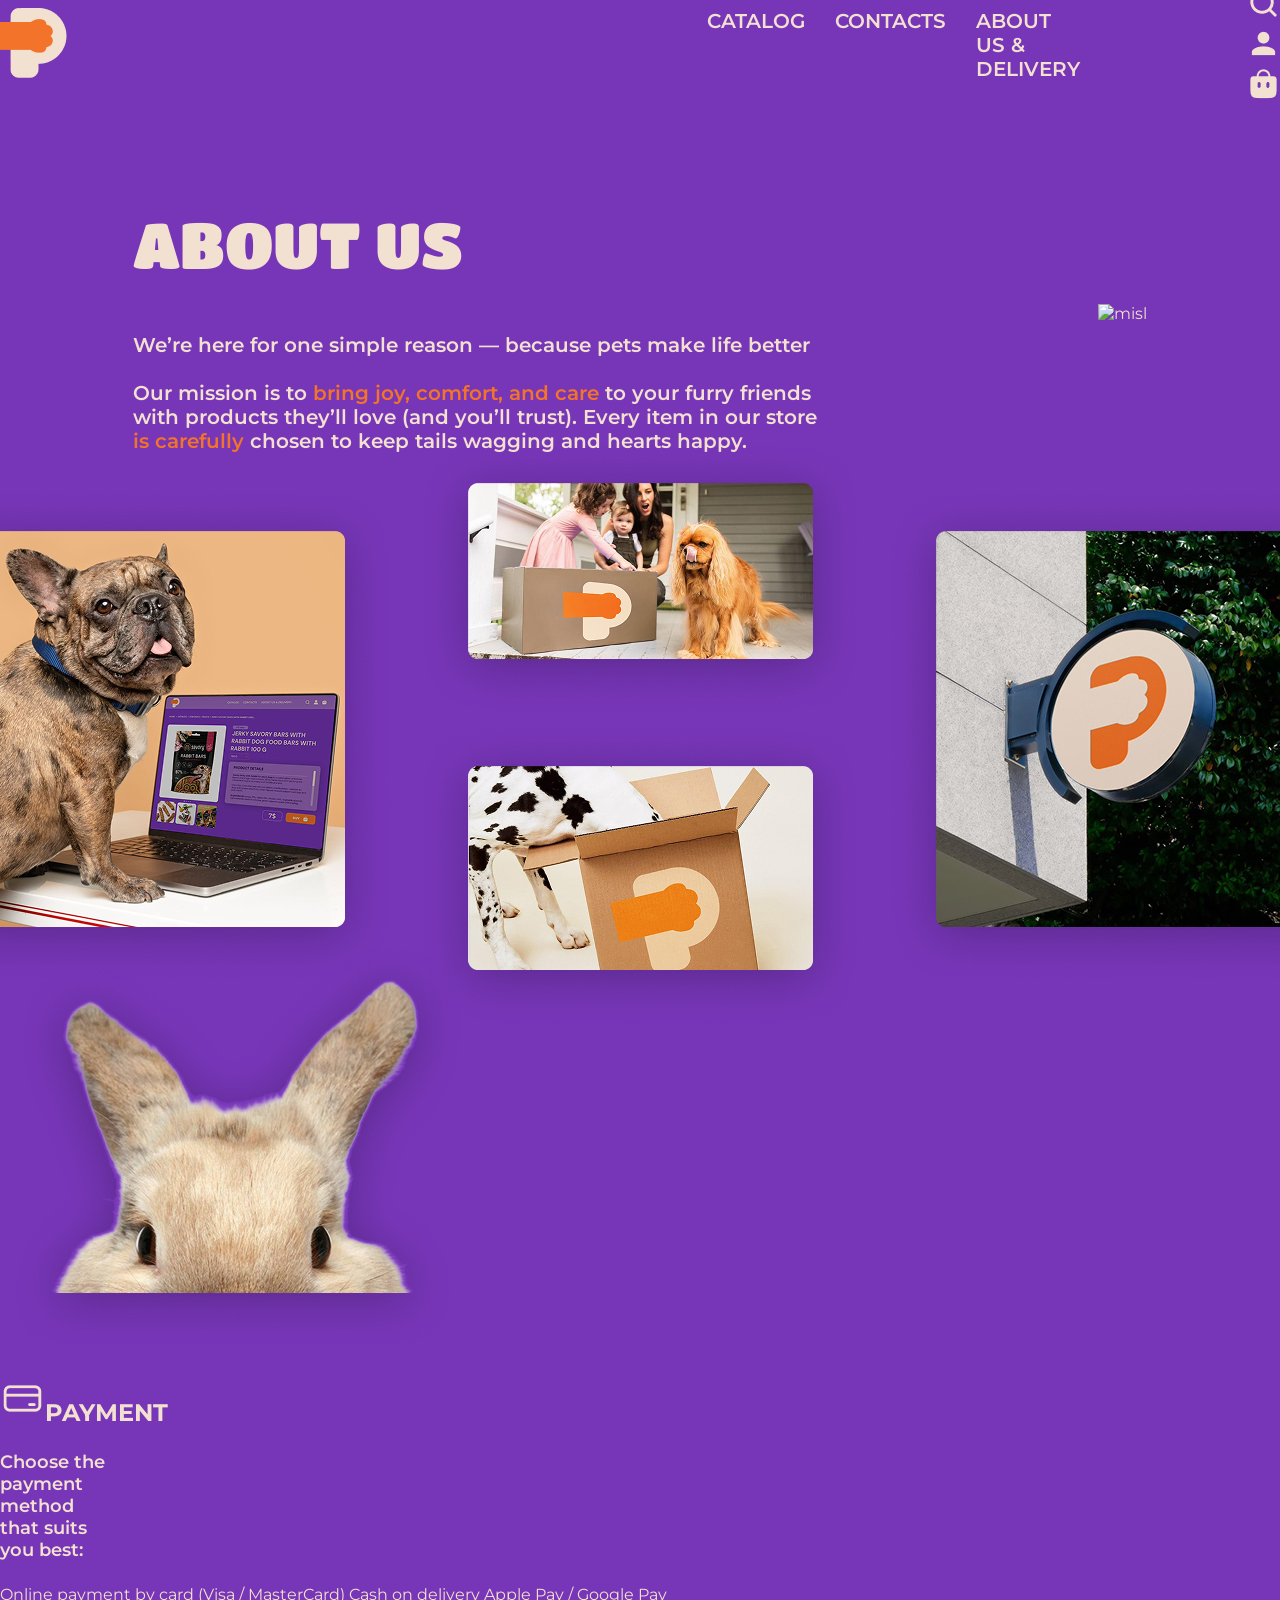
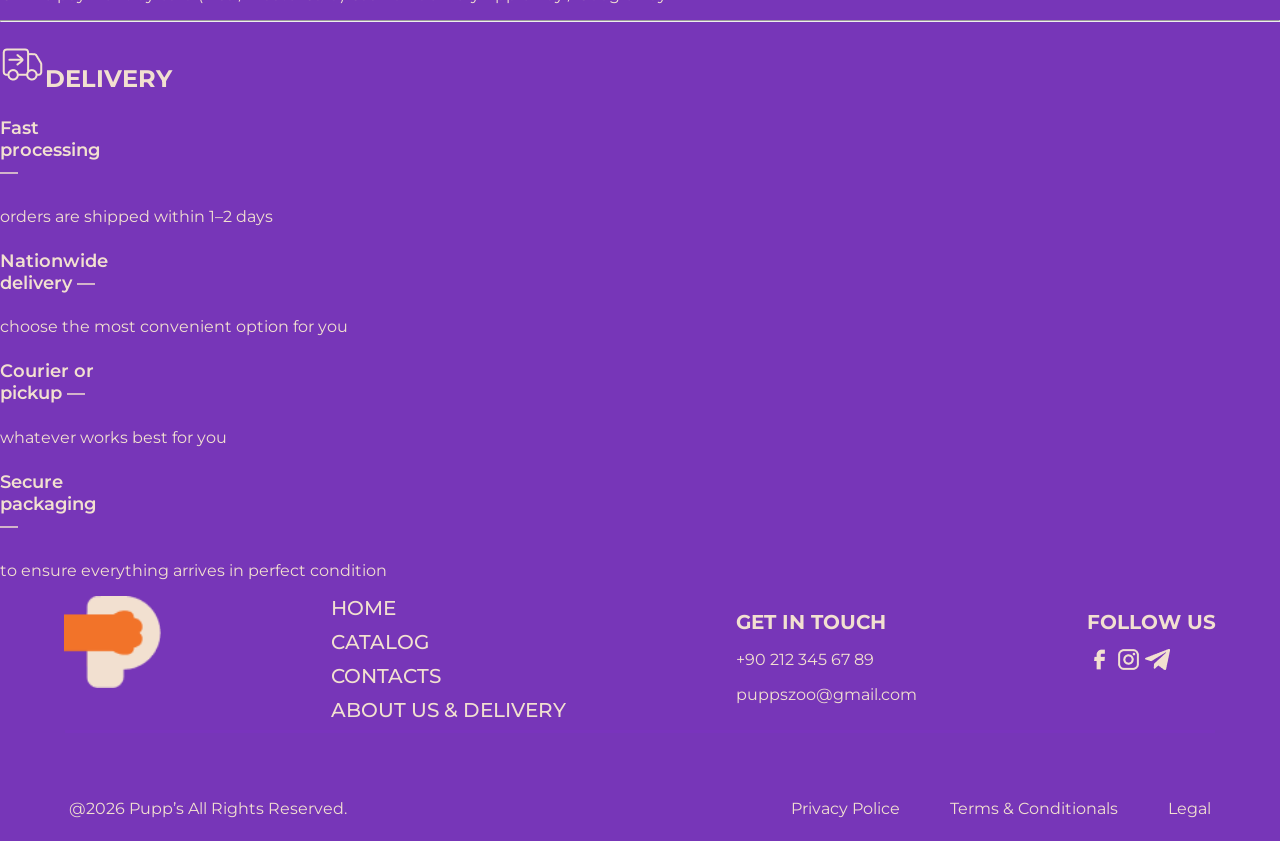
==== about.html @ e4eac47e "first commit" ====
<!DOCTYPE html>
<html lang="en">

<head>
    <meta charset="UTF-8">
    <meta name="viewport" content="width=device-width, initial-scale=1.0">
    <title>Pups</title>
    <link rel="stylesheet" href="style.css">
</head>

<body>
    <header>
        <a href="index.html"> <img src="images/Logo (2).png" alt="Logo"></a>

        <nav>
            <a href="catalog.html">Catalog</a>
            <a href="contact.html">contacts</a>
            <a href="about.html">About us & delivery</a>
        </nav>

        <div>
            <button><img src="images/cuida_search-outline.png" alt="search"></button>
            <button><img src="images/mdi_user.png" alt="prof"></button>
            <button><img src="images/lets-icons_bag-fill.png" alt="shop"></button>
        </div>

    </header>

    <main>

        <section class="sec9">
            <div>
                <h1>About us</h1>
                <p>We’re here for one simple reason — because pets make life better
                    <br><br>
                    Our mission is to <span>bring joy, comfort, and care</span> to your furry friends with products
                    they’ll love (and
                    you’ll trust). Every item in our store <span>is carefully</span> chosen to keep tails wagging and
                    hearts happy.
                </p>
            </div>

            <img src="" alt="misl">
        </section>

        <section class="sec10">

            <img src="images/Rectangle 271.png" alt="pesuk">
            <div>
                  <img src="images/Rectangle 272.png" alt="korobka">
                  <img src="images/Rectangle 273.png" alt="korobka2">
            </div>
            <img src="images/Rectangle 274.png" alt="baner">

        </section>

        <section class="sec11">
            <img src="images/rabbit.png" alt="rabbit">


            <div class="tatodivA">

                <div>

                    <h2><img src="images/fluent_payment-24-regular.png" alt="carts">PAYMENT</h2>

                    <p>
                    <h4>Choose the payment method that suits you best:</h4>

                    Online payment by card (Visa / MasterCard)
                    Cash on delivery
                    Apple Pay / Google Pay</p>

                </div>

                <hr>

                <div>
                    <h2><img src="images/hugeicons_delivery-sent-02.png" alt="car">DELIVERY</h2>

                    <p>
                    <h4>Fast processing — </h4>orders are shipped within 1–2 days
                    <h4>Nationwide delivery —</h4> choose the most convenient option for you
                    <h4>Courier or pickup — </h4>whatever works best for you
                    <h4> Secure packaging —</h4> to ensure everything arrives in perfect condition</p>
                </div>

            </div>

        </section>

    </main>

    <footer>

        <div class="tatodiv6">

            <img class="logo" src="images/Logo (2).png" alt="Logo">

            <nav>
                <a href="#">HOME</a>
                <a href="#">CATALOG</a>
                <a href="#">CONTACTS</a>
                <a href="#">ABOUT US & DELIVERY</a>
            </nav>

            <div>
                <h1>GET IN TOUCH</h1>
                <p>+90 212 345 67 89</p>
                <p>puppszoo@gmail.com</p>
            </div>

            <div>
                <h1>FOLLOW US</h1>

                <img src="images/gg_facebook.png" alt="f">
                <img src="images/mdi_instagram.png" alt="i">
                <img src="images/file-icons_telegram.png" alt="tg">
            </div>
        </div>
        <hr>
        <div class="tatodiv7">

            <div>
                <p>@2026 Pupp’s All Rights Reserved.</p>
            </div>

            <div class="ptl">
                <p>Privacy Police</p>
                <p>Terms & Conditionals</p>
                <p>Legal</p>
            </div>

        </div>

    </footer>



    <div class="Modal1" id="modal1">
        <button class="close1" id="close1">X</button>

        <div>
            <button class="log">LOGIN</button>
            <button class="sig">SIGN UP</button>
        </div>

        <form action="#">

            <p>Email</p>
            <input type="email">

            <p>Password</p>
            <input type="password">
            <br>
            <a href="#">Forgot a password?</a>
            <br>
            <button>log in</button>

            <h3>Don't have an account? <a href="#">Sign up</a></h3>
        </form>
    </div>



    <div class="Modal2" id="modal2">
        <button class="close2" id="close2">X</button>

        <div>

            <button class="sig">LOGIN</button>
            <button class="log2">SIGN UP</button>

        </div>

        <form action="#">
            <p>Full name</p>
            <input type="text">

            <p>Phone number</p>
            <input type="number">

            <p>Email</p>
            <input type="email">

            <p>Create a password</p>
            <input type="password">

            <p>Confirm a password</p>
            <input type="password">

            <button>SIGN UP</button>

            <h3>Already have an account? <a href="#">Log in</a></h3>
        </form>
    </div>



    <div class="Modal3" id="modal3">

        <div class="cast">

            <button class="close3" id="close3">X</button>

            <h1>CAST</h1>

        </div>

        <div class="block">

            <div class="minib">
                <img class="b1" src="images/Rectangle 263.png" alt="img1B">

                <div>
                    <h3>Carnilove True Fresh </h3>
                    <p>Puppy dry food for puppies turkey 1.4 kg</p>

                    <div class="btn1">
                        <button>-</button>
                        <h3>1</h3>
                        <button>+</button>
                    </div>

                </div>

                <img src="images/Vector 18.png" alt="hr">

                <div>
                    <s>$ 250</s>
                    <h2>$ 150</h2>

                    <h4>Discount 25%</h4>

                </div>


                <button><img src="images/tabler_trash-filled.png" alt="mysor"></button>

            </div>



            <div class="minib">
                <img class="b1" src="images/Rectangle 263 (3).png" alt="img1B">

                <div>
                    <h3>Brit Vitamins</h3>
                    <p>Biotin Skin & Coat Care for dogs for skin and coat 60 tablets</p>

                    <div class="btn1">
                        <button>-</button>
                        <h3>2</h3>
                        <button>+</button>
                    </div>

                </div>

                <img src="images/Vector 18.png" alt="hr">


                <h2>$ 14</h2>



                <button><img src="images/tabler_trash-filled.png" alt="mysor"></button>

            </div>


            <div class="minib">
                <img class="b1" src="images/Rectangle 263 (6).png" alt="img1B">
                <div>

                    <h3>Trixie Cat Scratching Post</h3>
                    <p>Jute/Plush, White-Pink, 54x40x73 cm</p>

                    <div class="btn1">
                        <button>-</button>
                        <h3>1</h3>
                        <button>+</button>
                    </div>

                </div>

                <img src="images/Vector 18.png" alt="hr">

                <div>
                    <s>$ 2050</s>
                    <h2>$ 1150</h2>

                    <h4>Discount 45%</h4>
                </div>

                <button><img src="images/tabler_trash-filled.png" alt="mysor"></button>

            </div>

        </div>



        <div class="block2">

            <div>

                <h2>Buy in one click</h2>

                <div class="bibik">
                    <button><img src="images/Frame 84.png" alt="prapor"></button>
                    <input type="number" placeholder="Phone number">
                </div>

                <button class="btn2">FAST ORDER</button>

            </div>

            <div>
                <p>Total without discount <span>$ 1 490</span></p>
                <p>Discount <span style="color: #F21905;">$ 490</span></p>
                <p> Delivery<span style="color: #138F0B;">Free</span></p>

                <h3>TOTAL <span>$ 1000</span></h3>

                <input type="text" placeholder="Еnter promo code">
                <button class="btn3">CREATE ORDER</button>
            </div>

        </div>
    </div>
</body>

</html>
---- style.css ----
@import url('https://fonts.googleapis.com/css2?family=Montserrat:ital,wght@0,100..900;1,100..900&family=Titan+One&display=swap');

body {
     margin: 0;
     padding: 0;

     font-family: "Montserrat", sans-serif;

     --white: #F2E0D0;
     --black: black;
     --orange: #F27329;
     --purpure: #7736B8;

     background-color: var(--purpure);
     color: var(--white);
}

h1 {
     font-family: "Titan One", sans-serif;
}

html {
     scroll-behavior: smooth;
}





header {
     width: 100%;
     height: 90px;



     display: flex;
     gap: 400px;

     justify-content: center;
     align-items: center;

}

header nav {
     display: flex;
     gap: 30px;

     position: relative;
     left: 240px;
}

header a {

     font-weight: 600;
     font-style: SemiBold;
     font-size: 20px;
     text-transform: uppercase;

     text-decoration: none;

     color: var(--white);

     transition: 0.5s;

}


header a:hover {
     transform: scale(1.1);
     color: var(--orange);
}

header button {
     background: none;
     border: none;
}




.sec1 {
     width: 100%;
     height: 550px;




}

.sec1 button {
     border: none;
     background-color: transparent;
}

.tatodiv1 {
     width: 1026px;
     height: 356px;

     background-image: url(images/Subtract\ \(1\).png);

     background-size: cover;

     position: relative;
     left: 308px;

     display: flex;
     gap: 200px;
}

.lapa1 {
     position: relative;
     top: 205px;
     left: 280px;

     background-image: url(images/Frame\ 16.png);
     background-size: cover;
     width: 50px;
     height: 50px;

     transition: transform 0.3s;
}

.lapa1:active {
     background-image: url(images/Property\ 1=Variant2\ \(1\).png);
     transform: scale(0.95);
}

.lapa2 {
     position: relative;
     top: -205px;
     left: 1300px;

     background-image: url(images/Frame\ 17.png);
     background-size: cover;
     width: 50px;
     height: 50px;

     transition: transform 0.3s;
}

.lapa2:active {
     background-image: url(images/Property\ 1=Variant2.png);
     transform: scale(0.95);
}



.kot {
     position: relative;
     top: -280px;
     left: -40px;
}

.serd {
     position: relative;
     top: -120px;
     left: -220px;
}

.sec1 h2 {
     font-family: "Titan One", sans-serif;
     font-weight: 400;
     font-style: Regular;
     font-size: 48px;
     line-height: 40px;
     text-transform: capitalize;

     position: relative;
     top: 50px;
     left: -200px;

     z-index: 300;

}

.sec1 h1 {

     font-weight: 400;
     font-style: Regular;
     font-size: 90px;
     line-height: 90px;
     text-transform: capitalize;

     color: #F21905;

     width: 570px;


     position: relative;
     left: 50px;
}

.tatodiv1 button {
     width: 192px;
     height: 49px;
     border-radius: 15px;

     background-color: var(--white);


     font-weight: 600;
     font-style: SemiBold;
     font-size: 24px;
     text-transform: capitalize;

     color: #F21905;

     position: relative;
     top: -40px;
     left: 50px;

}




.sec2 {
     width: 100%;
     height: 766px;


}

.sec2 h1 {

     font-weight: 400;
     font-style: Regular;
     font-size: 64px;
     text-transform: uppercase;

     text-align: center;
}


.sec2 h2 {
     width: 300px;
     height: 47px;

     border-radius: 15px;
     background-color: #F2E0D066;



     font-weight: 600;
     font-style: SemiBold;
     font-size: 24px;
     text-transform: capitalize;

     padding-top: 15px;
     padding-left: 22px;

}


.sec2 div :nth-child(1) {

     position: absolute;
     transform: rotate(12deg);

     top: 780px;
     left: 380px;

     z-index: 4;


}



.sec2 div :nth-child(2) {

     position: absolute;


     top: 980px;
     left: 370px;

     z-index: 4;
     width: 340px;

}



.sec2 div :nth-child(3) {

     position: absolute;
     transform: rotate(-14deg);

     top: 1180px;
     left: 320px;

     z-index: 4;
     width: 385px;

}



.sec2 div :nth-child(4) {

     position: absolute;
     transform: rotate(-13deg);

     top: 780px;
     left: 1050px;

     z-index: 4;
     width: 330px;

}



.sec2 div :nth-child(5) {

     position: absolute;


     top: 950px;
     left: 1100px;

     z-index: 4;
     width: 331px;

}



.sec2 div :nth-child(6) {

     position: absolute;
     transform: rotate(17deg);

     top: 1100px;
     left: 1120px;

     z-index: 4;
     width: 280px;

}




.sec2 div :last-child {

     position: absolute;


     top: 800px;
     left: 560px;

     z-index: 5;


}


.sec2 div :nth-child(7) {

     position: absolute;


     top: 735px;
     left: 280px;

     z-index: 4;


}



.sec2 div :nth-child(8) {

     position: absolute;


     top: 800px;
     left: 280px;

     z-index: 4;


}




.sec2 div :nth-child(9) {

     position: absolute;


     top: 1000px;
     left: 1410px;

     z-index: 4;


}




.sec3 {
     width: 100%;
     height: 715px;
}


.sec3 h1 {

     font-weight: 400;
     font-style: Regular;
     font-size: 64px;
     text-transform: uppercase;

     position: relative;
     left: 65px;

}


.tatodiv2 {
     display: flex;
     justify-content: center;
     align-items: center;
     gap: 52px;
}



.tatodiv3 {
     display: flex;
     justify-content: center;
     align-items: center;
     gap: 32px;

     margin-top: 30px;
}


.tatodiv2 div {
     width: 565px;
     height: 197px;

     border-radius: 15px;

     background-color: #BADAFF66;


     display: flex;
     gap: 80px;

     align-items: center;

     transition: 0.5s;

}

.tatodiv2 div:hover {
     background-color: #F2E0D066;
}


.tatodiv2 h2 {

     font-weight: 600;
     font-style: SemiBold;
     font-size: 40px;
     ;
     text-transform: uppercase;

}


.kot2 {
     position: relative;
     top: 7px;
     left: 40px;
}



.tatodiv3 div {
     width: 273px;
     height: 197px;

     border-radius: 15px;

     background-color: #BADAFF66;


     display: flex;
     gap: 33px;

     align-items: center;

     transition: 0.5s;
}

.tatodiv3 div:hover {
     background-color: #F2E0D066;
}




.tatodiv8 {
     display: flex;
     justify-content: center;
     align-items: center;
     gap: 800px;
}

.tatodiv8 h1 {

     font-weight: 400;
     font-style: Regular;
     font-size: 64px;
     text-transform: uppercase;

}


.tatodiv8 button {
     border: none;
     background-color: transparent;
}

.lapa3 {


     background-image: url(images/Frame\ 17.png);
     background-size: cover;
     width: 50px;
     height: 50px;

     transition: transform 0.3s;
}

.lapa3:active {
     background-image: url(images/Property\ 1=Variant2.png);
     transform: scale(0.95);
}


.tatodiv4 {
     display: flex;
     justify-content: center;
     align-items: center;
     gap: 20px;
}


.tatodiv4 h2 {

     font-weight: 700;
     font-style: Bold;
     font-size: 16px;

     position: relative;
     top: -30px;
     left: 21px;


}

.tatodiv4 h3 {

     font-weight: 400;
     font-style: Regular;
     font-size: 14px;

     width: 231px;


     position: relative;
     top: -35px;
     left: 21px;
}


.tatodiv4 button {
     width: 66px;
     height: 20px;

     border-radius: 9px;
     border: none;

     background-color: #FFFFFF4D;


     font-weight: 400;
     font-style: Regular;
     font-size: 9px;

     color: var(--black);


     position: relative;
     top: -40px;
     left: 21px;

}


.tatodiv4 p {

     font-weight: 600;
     font-style: SemiBold;
     font-size: 20px;
     text-transform: uppercase;

     position: relative;
     top: -83px;
     left: 220px;


}


.div1 {
     width: 273px;
     height: 341px;

     background-color: var(--orange);

     border-radius: 15px;
}


.serd2 {

     position: relative;
     top: -210px;
     left: 230px;
}





.sec5 {
     width: 100%;
     height: 780px;
}

.sec5 h1 {

     font-weight: 400;
     font-style: Regular;
     font-size: 64px;
     text-transform: uppercase;

     margin-top: 150px;

     position: relative;
     left: 181px;

}

.sec5 p {

     font-weight: 600;
     font-style: SemiBold;
     font-size: 24px;

     text-align: left;

}

.sec5 button {
     border: none;
     background: none;
}

.sec5 div {
     display: flex;
     justify-content: center;
     align-items: center;
     gap: 430px;

     margin-top: 70px;
}


.sec5 hr {
     width: 1350px;
     height: 2px;

     border: none;

     background-color: var(--white);

     margin-top: 13px;
}


.sec6 {
     width: 100%;
     height: 575px;
}

.sec6 h1 {

     font-weight: 400;
     font-style: Regular;
     font-size: 48px;

     position: relative;
     top: 47px;
     left: 530px;

}

.sec6 p {

     font-weight: 600;
     font-style: SemiBold;
     font-size: 20px;

     position: relative;
     top: 30px;
     left: 530px;

}

.sec6 input {
     width: 290px;
     height: 60px;

     background-color: var(--white);

     border-radius: 15px;
     border: none;

     padding-left: 20px;
}

.sec6 button {
     width: 149px;
     height: 60px;

     border-radius: 13px;
     border: none;
     background-color: #9A75BF;


     font-weight: 700;
     font-style: Bold;
     font-size: 24px;

     color: var(--white);
}



.tatodiv5 {
     width: 1145px;
     height: 317px;

     background-color: var(--orange);

     border-radius: 25px;


     margin-top: 300px;

     position: relative;
     left: 300px;
}


.sec6 img {
     position: absolute;
     top: -185px;
     left: -20px;
}

.input2 {
     display: flex;
     gap: 30px;

     position: relative;
     left: 560px;
     top: 60px;
}




footer {
     width: 100%;
     height: 245px;
}


.tatodiv6 {
     display: flex;
     justify-content: center;
     align-items: top;
     gap: 170px;
}


.tatodiv7 {
     display: flex;
     justify-content: center;
     align-items: center;
     gap: 444px;

     margin-top: 50px;
}

.tatodiv6 nav {
     display: flex;
     flex-direction: column;
     gap: 10px;
}

.tatodiv6 a {

     font-weight: 500;
     font-style: Medium;
     font-size: 20px;
     text-transform: uppercase;

     text-decoration: none;

     color: var(--white);

     transition: 0.5s;
}

.tatodiv6 a:hover {
     transform: scale(1.1);
     color: var(--orange);

}


.tatodiv6 p {

     font-weight: 400;
     font-style: Regular;
     font-size: 16px;


}


.tatodiv6 h1 {

     font-family: "Montserrat", sans-serif;
     font-weight: 700;
     font-style: Bold;
     font-size: 20px;
     text-transform: uppercase;

}


.logo {
     width: 97px;
     height: 92px;
}


footer hr {
     width: 1150px;
     height: 3px;

     background-color: #7f2fce32;

     border: none;

}


.ptl {
     display: flex;
     gap: 50px;
}




.Modal1 {
     width: 700px;
     height: 571px;

     background-color: white;

     position: absolute;
     top: 100px;
     left: 0px;

     display: none;

     z-index: 99999;
}

.close1 {
     border: none;
     background: none;

     font-size: 30px;

     position: relative;
     top: 40px;
     left: 620px;
}


.log {
     width: 139px;
     height: 61px;
     border-radius: 10px;

     background-color: #9A75BF;

     border: none;


     font-weight: 600;
     font-style: SemiBold;
     font-size: 36px;
     text-transform: uppercase;

     color: var(--white);

}


.sig {
     width: 150px;
     height: 32px;


     font-weight: 600;
     font-style: SemiBold;
     font-size: 24px;
     text-transform: uppercase;

     border: none;
     background: none;

}

.Modal1 div {
     position: relative;
     top: 30px;
     left: 220px;
}

.Modal1 p {

     font-weight: 600;
     font-style: SemiBold;
     font-size: 16px;

     color: var(--black);
}

.Modal1 input {
     width: 526px;
     height: 60px;
     border-radius: 15px;

     background-color: var(--white);

     border: 1px solid black;
}


.Modal1 a {
     margin-top: 28px;


     font-weight: 700;
     font-style: Bold;
     font-size: 16px;

     color: var(--black);
}

.Modal1 form button {
     width: 526px;
     height: 55px;
     border-radius: 10px;

     background-color: var(--orange);

     color: var(--white);

     border: none;


     font-weight: 700;
     font-style: Bold;
     font-size: 24px;


     margin-top: 35px;

}


.Modal1 h3 {

     font-weight: 500;
     font-style: Medium;
     font-size: 20px;

     color: var(--black);
}



.Modal1 form {
     position: relative;
     top: 30px;
     left: 87px;
}






.Modal2 {
     width: 700px;
     height: 856px;

     background-color: white;

     position: absolute;
     top: 100px;
     left: 0px;

     display: none;

     z-index: 99999;
}

.close2 {
     border: none;
     background: none;

     font-size: 30px;

     position: relative;
     top: 20px;
     left: 620px;
}


.log2 {
     width: 170px;
     height: 61px;
     border-radius: 10px;

     background-color: #9A75BF;

     border: none;


     font-weight: 600;
     font-style: SemiBold;
     font-size: 36px;
     text-transform: uppercase;

     color: var(--white);

}



.Modal2 div {
     position: relative;
     top: 10px;
     left: 170px;
}

.Modal2 p {

     font-weight: 600;
     font-style: SemiBold;
     font-size: 16px;

     color: var(--black);
}

.Modal2 input {
     width: 526px;
     height: 60px;
     border-radius: 15px;

     background-color: var(--white);

     border: 1px solid black;
}


.Modal2 a {
     margin-top: 28px;


     font-weight: 700;
     font-style: Bold;
     font-size: 16px;

     color: var(--black);
}

.Modal2 form button {
     width: 526px;
     height: 55px;
     border-radius: 10px;

     background-color: var(--orange);

     color: var(--white);

     border: none;


     font-weight: 700;
     font-style: Bold;
     font-size: 24px;


     margin-top: 35px;

}


.Modal2 h3 {

     font-weight: 500;
     font-style: Medium;
     font-size: 20px;

     color: var(--black);
}



.Modal2 form {
     position: relative;
     top: 10px;
     left: 87px;
}






.Modal3 {
     width: 746px;
     height: 840px;

     background-color: white;

     position: absolute;
     top: 0px;
     left: 945px;

     z-index: 99999;

     display: none;

}

.cast .close3 {
     border: none;
     background: none;

     font-size: 30px;

     position: relative;
     top: -20px;
     left: 670px;
}


.Modal3 h1 {

     font-weight: 400;
     font-style: Regular;
     font-size: 40px;
     text-transform: uppercase;

     color: #290E46;

     position: relative;
     top: -130px;
     left: 30px;

}


.Modal3 h3 {

     font-weight: 700;
     font-style: Bold;
     font-size: 18px;

     color: var(--black);
}

.Modal3 p {

     font-weight: 400;
     font-style: Regular;
     font-size: 14px;

     width: 230px;

     color: var(--black);

}



.Modal3 h4 {

     font-weight: 400;
     font-style: Regular;
     font-size: 14px;

     color: #F21905;
}


.Modal3 s {

     font-weight: 600;
     font-style: SemiBold;
     font-size: 16px;

     color: #7736B866;
}


.Modal3 .btn1 button {
     width: 20px;
     height: 20px;
     border-radius: 3px;

     background-color: #9A75BF;
     border: none;


     font-size: 20px;
}


.Modal3 .btn1 h3 {

     font-weight: 500;
     font-style: Medium;
     font-size: 24px;

     position: relative;
     top: -30px;



}


.Modal3 h2 {

     font-weight: 600;
     font-style: SemiBold;
     font-size: 24px;

     color: #7736B8;

}


.Modal3 button {
     width: 55px;
     height: 136px;
     border-top-right-radius: 15px;
     border-bottom-right-radius: 15px;

     border: none;

     background-color: #9A75BF;
}





.Modal3 .block2 h2 {

     font-weight: 600;
     font-style: SemiBold;
     font-size: 16px;
     text-transform: uppercase;

     color: #290E46;

     position: relative;
     top: 80px;
}


.Modal3 .block2 h3 {

     font-weight: 500;
     font-style: Medium;
     font-size: 20px;

     color: #290E46B2;

}


.Modal3 .block2 p {

     font-weight: 400;
     font-style: Regular;
     font-size: 16px;

     color: #290E46;

     display: flex;
     width: 320px;
     justify-content: space-between;
     margin-top: -10px;

}


.Modal3 .block2 span {

     font-weight: 400;
     font-style: Regular;
     font-size: 16px;

     color: #290E46;
}


.Modal3 .block2 .btn2 {
     width: 322PX;
     height: 45px;

     background: none;
     border: 2px solid #9A75BF;
     border-radius: 10px;


     font-weight: 600;
     font-style: SemiBold;
     font-size: 20px;
     text-transform: uppercase;

     color: #9A75BF;

     position: relative;
     top: 100px;

}


.Modal3 .block2 .btn3 {
     width: 322px;
     height: 45px;
     border-radius: 10px;

     border: none;
     background-color: var(--orange);

     color: var(--white);


     font-weight: 700;
     font-style: Bold;
     font-size: 20px;
     text-transform: uppercase;

     position: relative;
     top: 20px;
}


.Modal3 .block2 .bibik input {
     width: 252px;
     height: 45px;

     border: none;
     background: none;
}


.Modal3 .block2 input {
     width: 322px;
     height: 45px;

     border: 1px dashed #7736B8;
     background: none;

     border-radius: 10px;
}


.minib {
     width: 658px;
     height: 136px;
     border-radius: 15px;

     background-color: var(--white);
     margin-bottom: 13px;

     position: relative;
     top: -120px;
     left: 30px;

     display: flex;
     gap: 30px;
     justify-content: space-between;
}

.block .b1 {
     width: 124px;
     height: 113px;

     position: relative;
     top: 14px;
     left: 16px;
}


.Modal3 .btn1 {
     display: flex;
     gap: 16px;
}



.block2 {
     display: flex;
     justify-content: center;
     gap: 42px;

     position: relative;
     top: -110px;
     left: 30px;
}


.bibik button {
     background: none;
     width: 48px;

     position: relative;
     top: -45px;
}


.bibik {
     width: 322px;
     height: 45px;

     border: 1px solid #9A75BF;
     border-radius: 10px;

     display: flex;
     gap: 10px;

     position: relative;
     top: 80px;
}

.sec15 {
     height: 400px;
}

.sec15 h3 {

     font-weight: 600;
     font-style: SemiBold;
     font-size: 15px;
     text-transform: uppercase;

}

.sec15 h1 {

     font-weight: 400;
     font-style: Regular;
     font-size: 64px;
     text-transform: uppercase;

}

.sec15 .tatodiv10 button {
     width: 150px;
     height: 56px;
     border-radius: 10px;
     background-color: #F2E0D066;
     border: none;

     font-weight: 600;
     font-style: SemiBold;
     font-size: 20px;
     text-transform: uppercase;
     color: var(--white);

}


.tatodiv10 {
     display: flex;
     justify-content: center;
     align-items: center;
     gap: 39px;
}

.sec15 input {
     width: 287px;
     height: 45px;
     border-radius: 10px;
     border: none;
     background-color: var(--white);
     padding-left: 20px;

}

.sec15 form button {
     width: 45px;
     height: 47px;
     border-top-right-radius: 10px;
     border-bottom-right-radius: 10px;
     background-color: #F24405;
     border: none;

     margin-left: -41px;

}

.sec15 form {
     display: flex;

}

.tatodiv10-0 {
     display: flex;
     justify-content: center;
     align-items: center;
     gap: 500px;
}

.sec16 {
     width: 100%;
     height: 5500px;

}

.sec16 h3 {

     font-weight: 600;
     font-style: SemiBold;
     font-size: 24px;


     position: relative;
     top: 20px;
     left: 32px;
}

.sec16 p {

     font-weight: 500;
     font-style: Medium;
     font-size: 16px;


}

.sec16 input {

     appearance: none;

     width: 24px;
     height: 24px;

     border: 1px solid #F2E0D0;

     background: transparent;
     border-radius: 5px;

}




.sec16 .div1 h2 {

     font-weight: 700;
     font-style: Bold;
     font-size: 16px;

     position: relative;
     top: -30px;
     left: 21px;


}

.sec16 .div1 h3 {

     font-weight: 400;
     font-style: Regular;
     font-size: 14px;

     width: 231px;


     position: relative;
     top: -35px;
     left: 21px;
}


.sec16 .div1 button {
     width: 66px;
     height: 20px;

     border-radius: 9px;
     border: none;

     background-color: #FFFFFF4D;


     font-weight: 400;
     font-style: Regular;
     font-size: 9px;

     color: var(--black);


     position: relative;
     top: -40px;
     left: 21px;

}


.sec16 .div1 p {

     font-weight: 600;
     font-style: SemiBold;
     font-size: 20px;
     text-transform: uppercase;

     position: relative;
     top: -83px;
     left: 220px;


}

.sec16 .tatodiv12 {
     display: flex;
     flex-wrap: wrap;

     justify-content: center;
     align-items: center;
     gap: 21px;

     width: 900px;

     position: relative;
     left: -200px;
}


.first {
     width: 103px;
     height: 40px;
     justify-content: space-between;
     border-radius: 79px;
     border: none;
     background-color: #F2E0D01A;

     color: var(--white);

}

.lapa44 {
     background: none;
     border: none;
}

.a-1 {
     width: 254px;
     height: 40px;
     justify-content: space-between;
     border-radius: 79px;
     border: none;
     background-color: #F2E0D01A;

     color: var(--white);

}


.teambut1 {
     display: flex;
     justify-content: center;
     align-items: center;
     gap: 20px;
     margin-top: 66px;

     position: relative;
     left: 200px;
}



.brand {
     width: 300px;
     height: 394px;

     background: #F2E0D04D;
     border-top-right-radius: 15px;
     border-bottom-right-radius: 15px;
}

.brand div {
     display: flex;
     align-items: center;
     gap: 10px;
     margin-bottom: -20px;

     position: relative;
     left: 66px;
}


.status {
     width: 300px;
     height: 185px;

     background: #F2E0D04D;
     border-top-right-radius: 15px;
     border-bottom-right-radius: 15px;
}


.status div {
     display: flex;
     align-items: center;
     gap: 10px;
     margin-bottom: -20px;

     position: relative;
     left: 66px;
}


.price {
     width: 300px;
     height: 160px;

     background: #F2E0D04D;
     border-top-right-radius: 15px;
     border-bottom-right-radius: 15px;
}


.tatodiv11 {
     display: flex;
     justify-content: space-between;
     align-items: top;

}


.sec14 h1 {

     font-weight: 400;
     font-style: Regular;
     font-size: 64px;
     text-transform: uppercase;

     position: relative;
     top: 50px;
     left: 60px;

}

.sec14 h3 {

     font-weight: 600;
     font-style: SemiBold;
     font-size: 20px;

     color: black;
}


.sec14 p {

     font-weight: 400;
     font-style: Regular;
     font-size: 16px;

     color: #290E46;


}


.tatodiv9 button {
     border: none;
     background: none;
}


.sec14 h4 {

     font-weight: 600;
     font-style: SemiBold;
     font-size: 40px;


}

.sec14 h2 {
     font-family: DM Sans;
     font-weight: 400;
     font-style: Regular;
     font-size: 20px;

     margin-top: -30px;
}


.sec14 form button {
     width: 526px;
     height: 55px;
     border-radius: 10px;

     background-color: var(--orange);
     color: white;

     border: none;
     font-size: 24px;
}


.sec14 input {
     width: 500px;
     height: 75px;
     border-radius: 15px;
     border: none;
     background-color: #F2E0D066;

     padding-left: 27px;
}


.sec14 form {
     display: flex;
     flex-direction: column;
     gap: 15px;
}



.xvostik {
     margin-top: -100px;
}


.tatodiv9 div {
     width: 527px;
     height: 78px;
     border-radius: 15px;
     border: none;
     background-color: #F2E0D066;

     margin-top: 11px;

     display: flex;
     justify-content: space-around;
     align-items: center;

}


.tatodiv9 {
     position: relative;
     top: 55px;
     left: 65px;
}


.sec14 {
     display: flex;
     justify-content: space-between;

     width: 100%;
     height: 800px;
     align-items: top;
}


.right {
     position: relative;
     top: 65px;
     left: -100px;
}


.sec9 h1 {

     font-weight: 400;
     font-style: Regular;
     font-size: 64px;
     text-transform: uppercase;

}


.sec9 p {
     width: 700px;
     font-weight: 600;
     font-style: SemiBold;
     font-size: 20px;
}


.sec9 span {

     font-weight: 600;
     font-style: SemiBold;
     font-size: 20px;

     color: var(--orange);
}


.sec9 {
     display: flex;
     justify-content: space-around;
     align-items: center;

     height: 446px;
}


.sec10 {
     width: 100%;
     height: 400px;

     display: flex;
     justify-content: center;
     align-items: center;
     gap: 20px;

}


.sec11 h1 {
  
     font-weight: 600;
     font-style: SemiBold;
     font-size: 32px;
    
}


.sec11 p {
   
font-weight: 400;
font-style: Regular;
font-size: 16px;

}


.sec11 h4 {
  width: 114px;   

font-weight: 600;
font-style: SemiBold;
font-size: 18px;

}
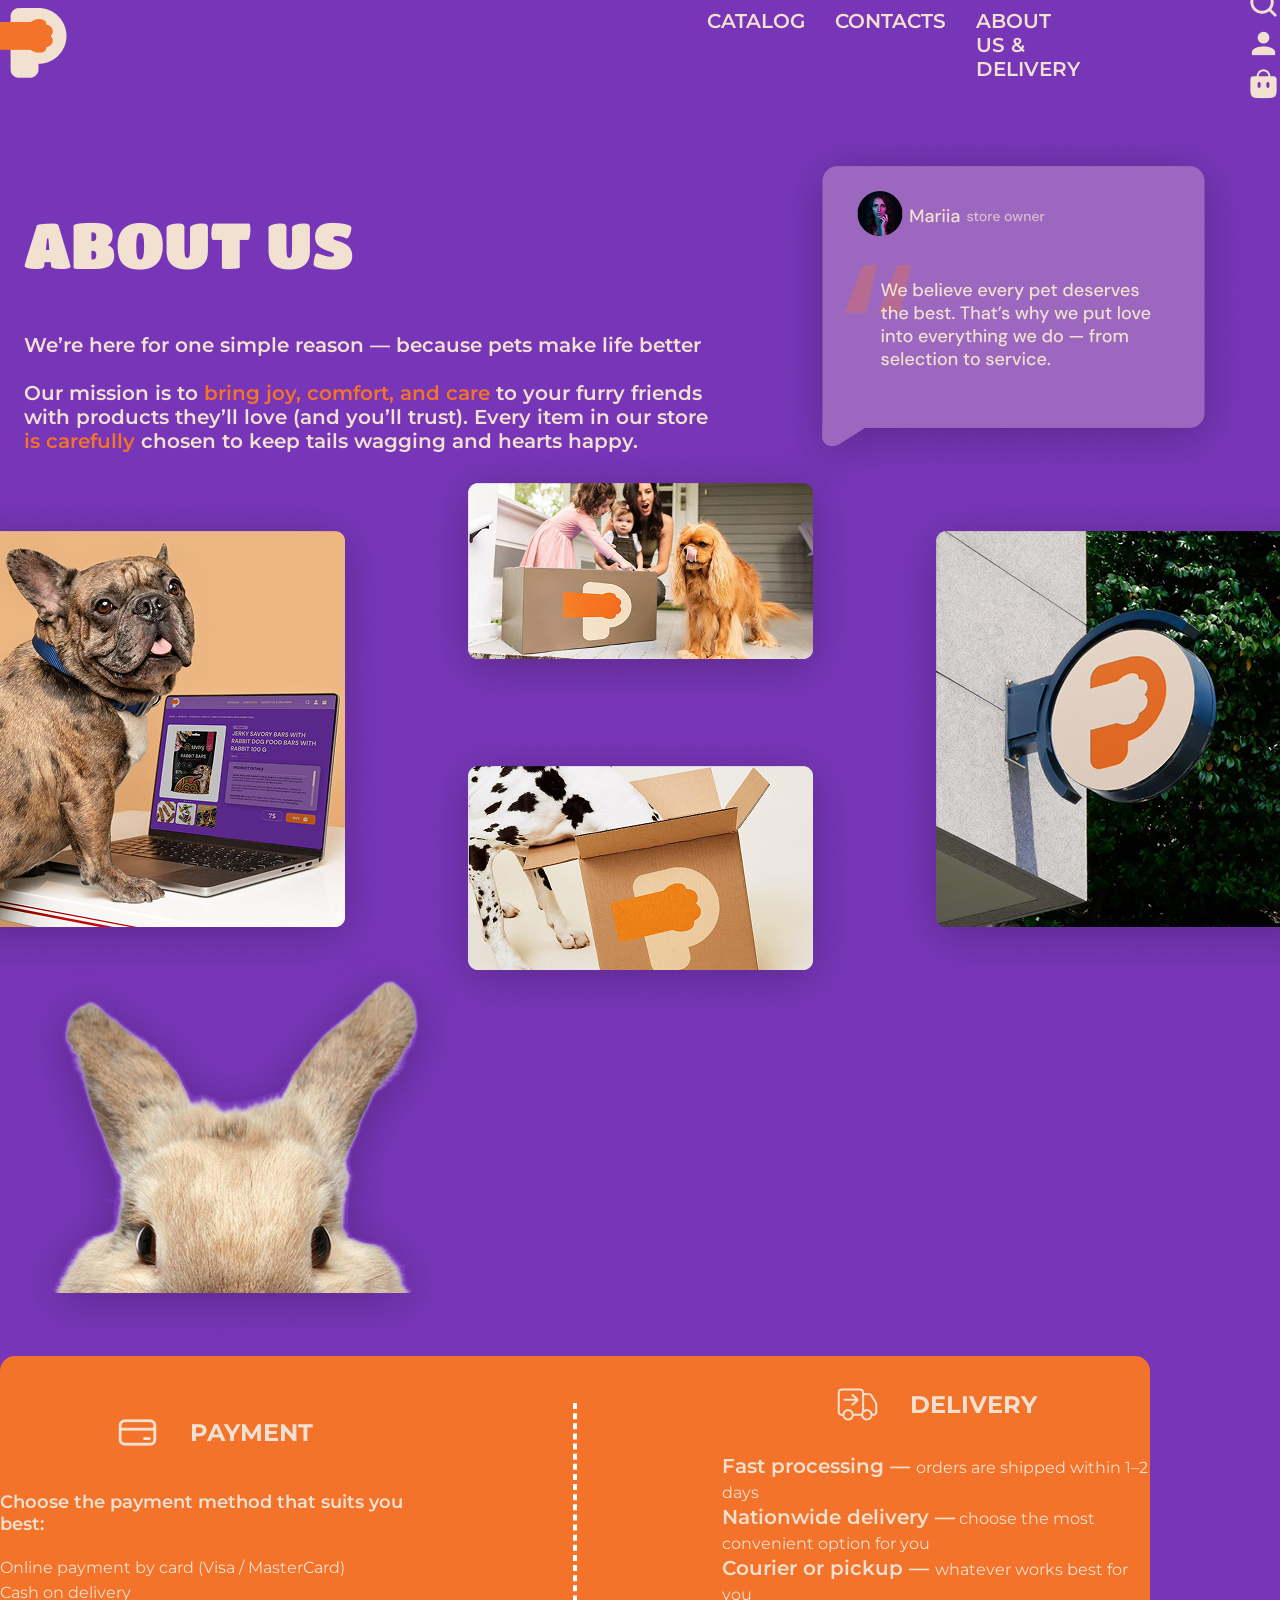
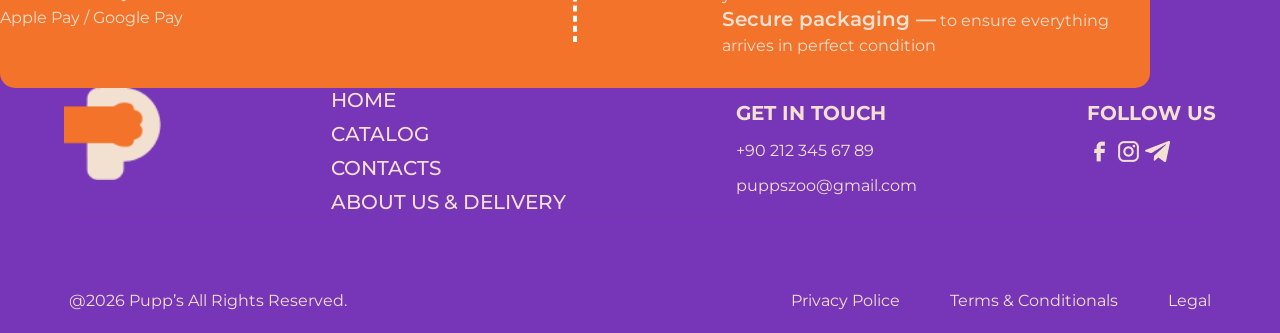
==== commit e6e7c4d2: "hello" ====
--- a/about.html
+++ b/about.html
@@ -40,15 +40,15 @@
                 </p>
             </div>
 
-            <img src="" alt="misl">
+            <img src="images/меседж.png" alt="misl">
         </section>
 
         <section class="sec10">
 
             <img src="images/Rectangle 271.png" alt="pesuk">
             <div>
-                  <img src="images/Rectangle 272.png" alt="korobka">
-                  <img src="images/Rectangle 273.png" alt="korobka2">
+                <img src="images/Rectangle 272.png" alt="korobka">
+                <img src="images/Rectangle 273.png" alt="korobka2">
             </div>
             <img src="images/Rectangle 274.png" alt="baner">
 
@@ -57,34 +57,38 @@
         <section class="sec11">
             <img src="images/rabbit.png" alt="rabbit">
 
-
             <div class="tatodivA">
 
-                <div>
-
-                    <h2><img src="images/fluent_payment-24-regular.png" alt="carts">PAYMENT</h2>
-
+                <div style="width: 428px;">
+                    <div class="flex">
+                        <img src="images/fluent_payment-24-regular.png" alt="carts">
+                        <h2>PAYMENT</h2>
+                    </div>
+
+                    <h4>Choose the payment method that suits you best:</h4>
                     <p>
-                    <h4>Choose the payment method that suits you best:</h4>
-
-                    Online payment by card (Visa / MasterCard)
-                    Cash on delivery
-                    Apple Pay / Google Pay</p>
-
+                        Online payment by card (Visa / MasterCard) <br>
+                        Cash on delivery <br>
+                        Apple Pay / Google Pay</p>
                 </div>
 
                 <hr>
 
-                <div>
-                    <h2><img src="images/hugeicons_delivery-sent-02.png" alt="car">DELIVERY</h2>
+                <div style="width: 428px;">
+                    <div class="flex2">
+                        <img src="images/hugeicons_delivery-sent-02.png" alt="car">
+                        <h2>DELIVERY</h2>
+                    </div>
+
 
                     <p>
-                    <h4>Fast processing — </h4>orders are shipped within 1–2 days
-                    <h4>Nationwide delivery —</h4> choose the most convenient option for you
-                    <h4>Courier or pickup — </h4>whatever works best for you
-                    <h4> Secure packaging —</h4> to ensure everything arrives in perfect condition</p>
-                </div>
-
+                        <span>Fast processing — </span> orders are shipped within 1–2 days <br>
+                        <span>Nationwide delivery —</span> choose the most convenient option for you <br>
+                        <span>Courier or pickup — </span> whatever works best for you <br>
+                        <span>Secure packaging —</span> to ensure everything arrives in perfect condition <br>
+
+                    </p>
+                </div>
             </div>
 
         </section>
--- a/style.css
+++ b/style.css
@@ -1975,28 +1975,83 @@
 
 
 .sec11 h1 {
-  
+
      font-weight: 600;
      font-style: SemiBold;
      font-size: 32px;
-    
+
 }
 
 
 .sec11 p {
-   
-font-weight: 400;
-font-style: Regular;
-font-size: 16px;
+
+     font-weight: 400;
+     font-style: Regular;
+     font-size: 16px;
+
+     width: 430px;
+     line-height: 25px;
 
 }
 
 
 .sec11 h4 {
-  width: 114px;   
-
-font-weight: 600;
-font-style: SemiBold;
-font-size: 18px;
-
+     width: 414px;
+
+     font-weight: 600;
+     font-style: SemiBold;
+     font-size: 18px;
+
+     margin-bottom: 20px;
+}
+
+
+.tatodivA {
+     width: 1150px;
+     height: 332px;
+
+     background-color: var(--orange);
+
+     border-radius: 15px;
+
+     color: var(--white);
+
+     display: flex;
+     justify-content: center;
+     align-items: center;
+     gap: 15px;
+}
+
+
+.sec11 .flex {
+     display: flex;
+     justify-content: center;
+     align-items: center;
+     gap: 30px;
+}
+
+.sec11 .flex2 {
+     display: flex;
+     justify-content: center;
+     align-items: center;
+     gap: 30px;
+}
+
+.sec11 span {
+
+     font-weight: 600;
+     font-style: SemiBold;
+     font-size: 20px;
+
+
+}
+
+.sec11 hr {
+     width: 0px;
+     height: 235px;
+     border-width: 2px;
+     border-style: dashed;
+     dashes: 9, 9;
+
+     border-color: white;
 }
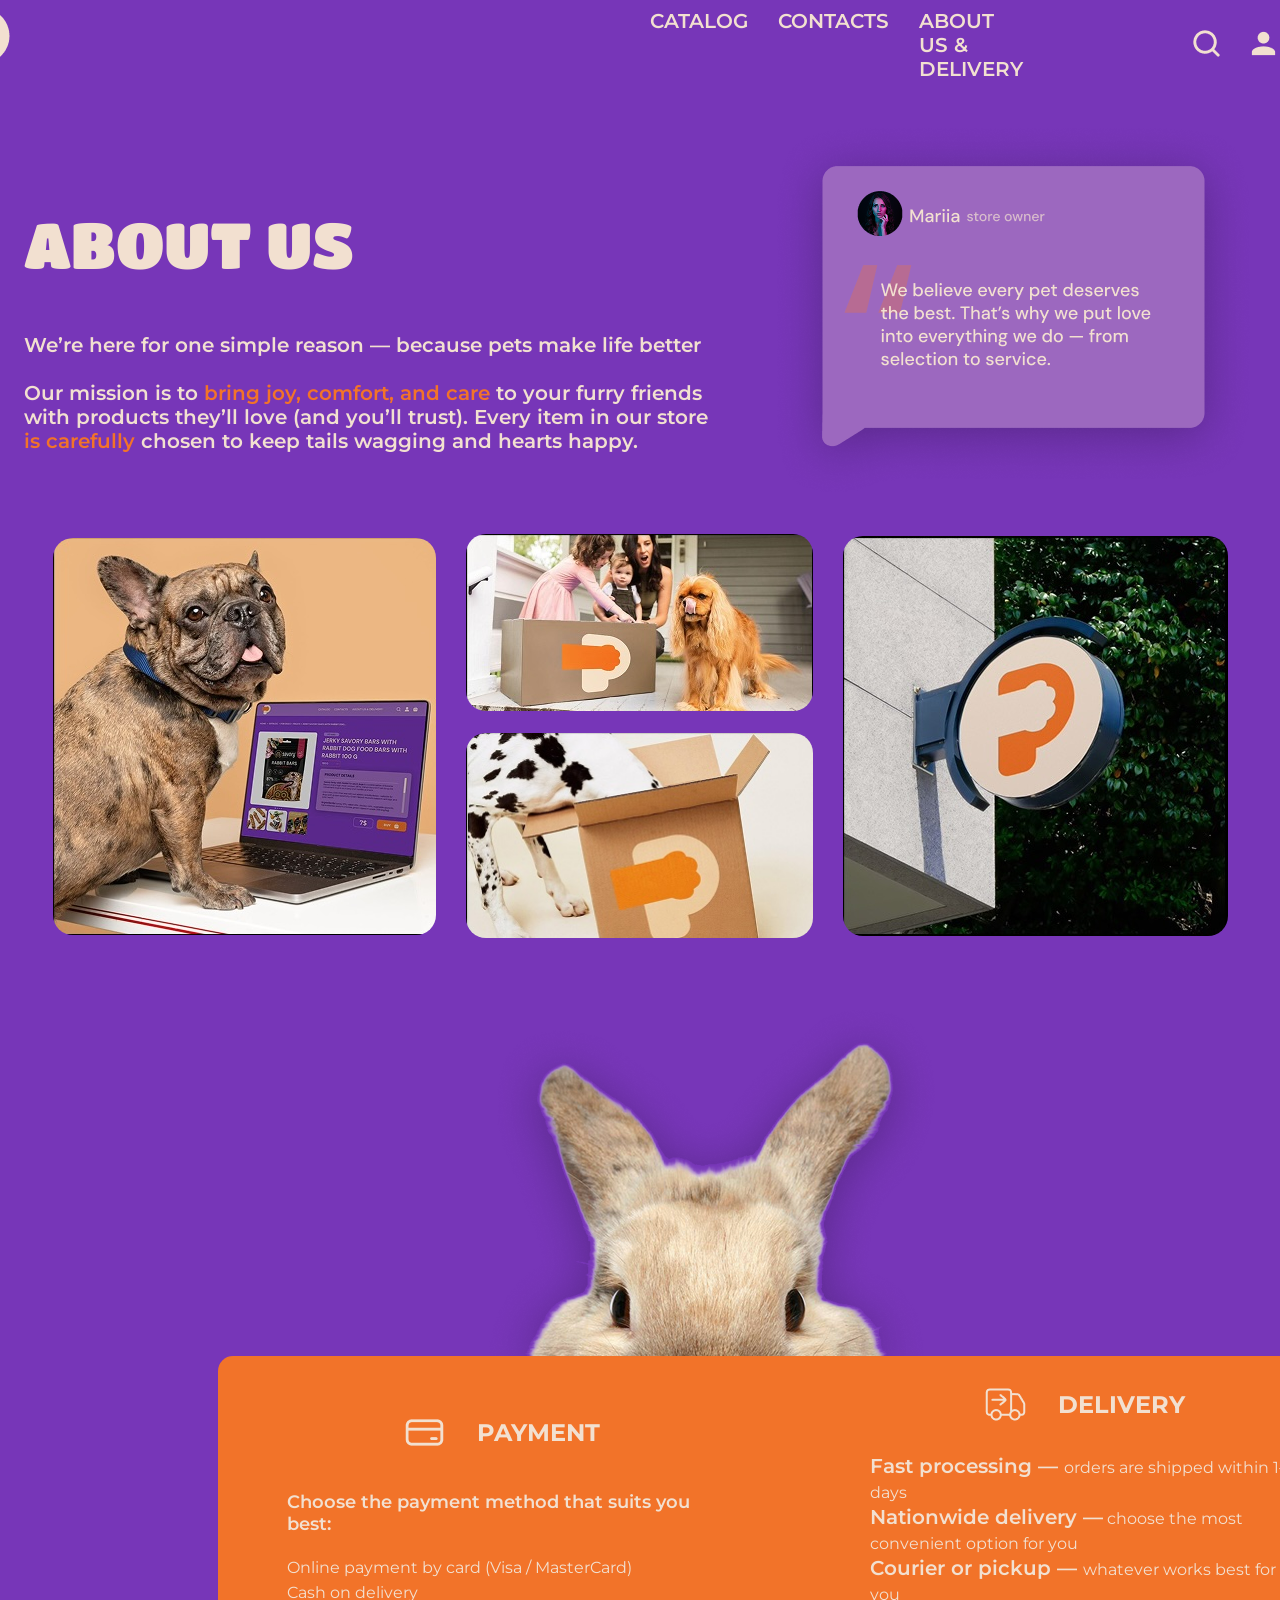
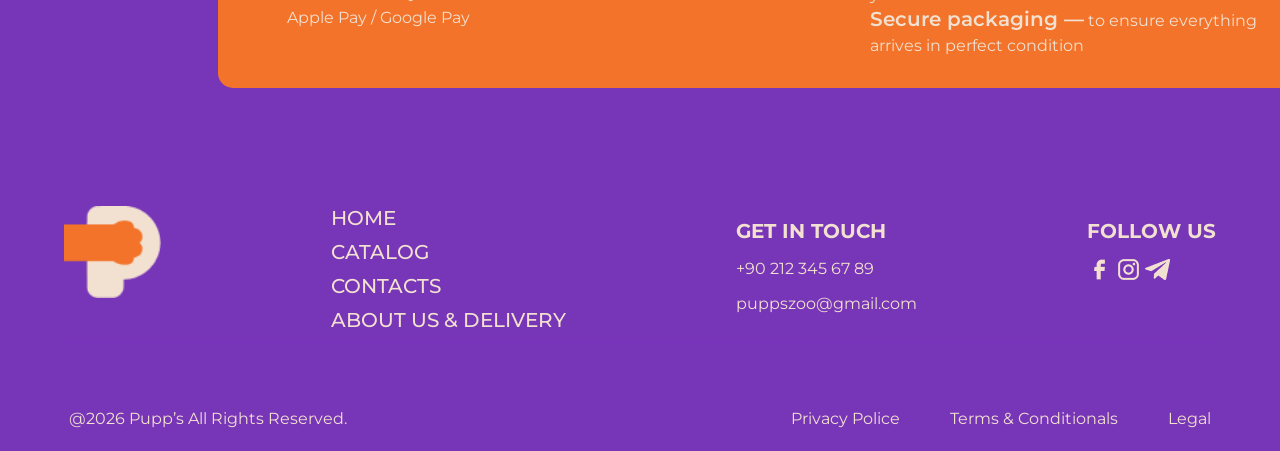
==== commit c4b19846: "update2" ====
--- a/about.html
+++ b/about.html
@@ -20,7 +20,7 @@
 
         <div>
             <button><img src="images/cuida_search-outline.png" alt="search"></button>
-            <button><img src="images/mdi_user.png" alt="prof"></button>
+            <a href="account.html"><button><img src="images/mdi_user.png" alt="prof"></button></a>
             <button><img src="images/lets-icons_bag-fill.png" alt="shop"></button>
         </div>
 
@@ -40,22 +40,22 @@
                 </p>
             </div>
 
-            <img src="images/меседж.png" alt="misl">
+            <img src="images/maria.png" alt="misl">
         </section>
 
         <section class="sec10">
 
-            <img src="images/Rectangle 271.png" alt="pesuk">
-            <div>
-                <img src="images/Rectangle 272.png" alt="korobka">
-                <img src="images/Rectangle 273.png" alt="korobka2">
-            </div>
-            <img src="images/Rectangle 274.png" alt="baner">
+            <img src="images/dogipk.jpg" alt="pesuk">
+            <div style="display: flex; flex-direction: column; gap: 22px;">
+                <img src="images/dogbilakorob.jpg" alt="korobka">
+                <img src="images/pesukvkorob.jpg" alt="korobka2">
+            </div>
+            <img  src="images/vuviska.jpg" alt="baner">
 
         </section>
 
         <section class="sec11">
-            <img src="images/rabbit.png" alt="rabbit">
+            <img class="rabbit" src="images/rabbit.png" alt="rabbit">
 
             <div class="tatodivA">
 
@@ -71,9 +71,6 @@
                         Cash on delivery <br>
                         Apple Pay / Google Pay</p>
                 </div>
-
-                <hr>
-
                 <div style="width: 428px;">
                     <div class="flex2">
                         <img src="images/hugeicons_delivery-sent-02.png" alt="car">
--- a/style.css
+++ b/style.css
@@ -19,26 +19,24 @@
      font-family: "Titan One", sans-serif;
 }
 
+button {
+     font-family: "Montserrat", sans-serif;
+}
+
 html {
      scroll-behavior: smooth;
 }
 
-
-
-
-
+/* header */
 header {
      width: 100%;
      height: 90px;
 
-
-
      display: flex;
      gap: 400px;
 
      justify-content: center;
      align-items: center;
-
 }
 
 header nav {
@@ -50,9 +48,7 @@
 }
 
 header a {
-
-     font-weight: 600;
-     font-style: SemiBold;
+     font-weight: 600;
      font-size: 20px;
      text-transform: uppercase;
 
@@ -61,9 +57,7 @@
      color: var(--white);
 
      transition: 0.5s;
-
-}
-
+}
 
 header a:hover {
      transform: scale(1.1);
@@ -73,18 +67,27 @@
 header button {
      background: none;
      border: none;
-}
-
-
-
-
+
+     transition: 0.5s;
+}
+
+header button:hover {
+     transform: scale(1.1);
+}
+
+header div {
+     display: flex;
+     gap: 10px;
+}
+
+/* section1 */
 .sec1 {
      width: 100%;
      height: 550px;
-
-
-
-
+     display: flex;
+     justify-content: center;
+     align-items: center;
+     gap: 0px;
 }
 
 .sec1 button {
@@ -97,20 +100,16 @@
      height: 356px;
 
      background-image: url(images/Subtract\ \(1\).png);
-
      background-size: cover;
 
-     position: relative;
-     left: 308px;
-
      display: flex;
      gap: 200px;
 }
 
 .lapa1 {
      position: relative;
-     top: 205px;
-     left: 280px;
+     top: 0px;
+     left: 30px;
 
      background-image: url(images/Frame\ 16.png);
      background-size: cover;
@@ -127,8 +126,8 @@
 
 .lapa2 {
      position: relative;
-     top: -205px;
-     left: 1300px;
+     top: 0px;
+     left: -30px;
 
      background-image: url(images/Frame\ 17.png);
      background-size: cover;
@@ -143,12 +142,10 @@
      transform: scale(0.95);
 }
 
-
-
 .kot {
      position: relative;
-     top: -280px;
-     left: -40px;
+     top: -290px;
+     left: -50px;
 }
 
 .serd {
@@ -170,7 +167,6 @@
      left: -200px;
 
      z-index: 300;
-
 }
 
 .sec1 h1 {
@@ -208,453 +204,414 @@
      position: relative;
      top: -40px;
      left: 50px;
-
-}
-
-
-
-
+}
+
+/* section2 */
 .sec2 {
      width: 100%;
      height: 766px;
-
-
 }
 
 .sec2 h1 {
+     font-weight: 400;
+     font-size: 64px;
+     text-transform: uppercase;
+
+     text-align: center;
+}
+
+.sec2 h2 {
+     width: 300px;
+     height: 47px;
+
+     border-radius: 15px;
+     background-color: #F2E0D066;
+
+     font-weight: 600;
+     font-style: SemiBold;
+     font-size: 24px;
+     text-transform: capitalize;
+
+     padding-top: 15px;
+     padding-left: 22px;
+}
+
+.sec2 div :nth-child(1) {
+
+     position: absolute;
+     transform: rotate(12deg);
+
+     top: 780px;
+     left: 380px;
+
+     z-index: 4;
+}
+
+.sec2 div :nth-child(2) {
+
+     position: absolute;
+
+
+     top: 980px;
+     left: 370px;
+
+     z-index: 4;
+     width: 340px;
+
+}
+
+.sec2 div :nth-child(3) {
+
+     position: absolute;
+     transform: rotate(-14deg);
+
+     top: 1180px;
+     left: 320px;
+
+     z-index: 4;
+     width: 385px;
+
+}
+
+.sec2 div :nth-child(4) {
+
+     position: absolute;
+     transform: rotate(-13deg);
+
+     top: 780px;
+     left: 1050px;
+
+     z-index: 4;
+     width: 330px;
+
+}
+
+.sec2 div :nth-child(5) {
+
+     position: absolute;
+
+
+     top: 950px;
+     left: 1100px;
+
+     z-index: 4;
+     width: 331px;
+
+}
+
+.sec2 div :nth-child(6) {
+
+     position: absolute;
+     transform: rotate(17deg);
+
+     top: 1100px;
+     left: 1120px;
+
+     z-index: 4;
+     width: 280px;
+
+}
+
+.sec2 div :nth-child(7) {
+
+     position: absolute;
+
+
+     top: 735px;
+     left: 280px;
+
+     z-index: 4;
+
+
+}
+
+.sec2 div :nth-child(8) {
+
+     position: absolute;
+
+
+     top: 800px;
+     left: 280px;
+
+     z-index: 4;
+
+
+}
+
+.sec2 div :nth-child(9) {
+
+     position: absolute;
+
+
+     top: 1000px;
+     left: 1410px;
+
+     z-index: 4;
+
+
+}
+
+.sec2 div :last-child {
+
+     position: absolute;
+
+
+     top: 800px;
+     left: 560px;
+
+     z-index: 5;
+
+
+}
+
+/* section3 */
+.sec3 {
+     width: 100%;
+     height: 715px;
+}
+
+.sec3 h1 {
 
      font-weight: 400;
      font-style: Regular;
      font-size: 64px;
      text-transform: uppercase;
 
-     text-align: center;
-}
-
-
-.sec2 h2 {
-     width: 300px;
-     height: 47px;
+     position: relative;
+     left: 65px;
+
+}
+
+.tatodiv2 {
+     display: flex;
+     justify-content: center;
+     align-items: center;
+     gap: 52px;
+}
+
+.tatodiv3 {
+     display: flex;
+     justify-content: center;
+     align-items: center;
+     gap: 32px;
+
+     margin-top: 30px;
+}
+
+.tatodiv2 div {
+     width: 565px;
+     height: 197px;
 
      border-radius: 15px;
+
+     background-color: #BADAFF66;
+
+
+     display: flex;
+     gap: 80px;
+
+     align-items: center;
+
+     transition: 0.5s;
+
+}
+
+.tatodiv2 div:hover {
      background-color: #F2E0D066;
-
-
-
-     font-weight: 600;
-     font-style: SemiBold;
-     font-size: 24px;
-     text-transform: capitalize;
-
-     padding-top: 15px;
-     padding-left: 22px;
-
-}
-
-
-.sec2 div :nth-child(1) {
-
-     position: absolute;
-     transform: rotate(12deg);
-
-     top: 780px;
-     left: 380px;
-
-     z-index: 4;
-
-
-}
-
-
-
-.sec2 div :nth-child(2) {
-
-     position: absolute;
-
-
-     top: 980px;
-     left: 370px;
-
-     z-index: 4;
-     width: 340px;
-
-}
-
-
-
-.sec2 div :nth-child(3) {
-
-     position: absolute;
-     transform: rotate(-14deg);
-
-     top: 1180px;
-     left: 320px;
-
-     z-index: 4;
-     width: 385px;
-
-}
-
-
-
-.sec2 div :nth-child(4) {
-
-     position: absolute;
-     transform: rotate(-13deg);
-
-     top: 780px;
-     left: 1050px;
-
-     z-index: 4;
-     width: 330px;
-
-}
-
-
-
-.sec2 div :nth-child(5) {
-
-     position: absolute;
-
-
-     top: 950px;
-     left: 1100px;
-
-     z-index: 4;
-     width: 331px;
-
-}
-
-
-
-.sec2 div :nth-child(6) {
-
-     position: absolute;
-     transform: rotate(17deg);
-
-     top: 1100px;
-     left: 1120px;
-
-     z-index: 4;
-     width: 280px;
-
-}
-
-
-
-
-.sec2 div :last-child {
-
-     position: absolute;
-
-
-     top: 800px;
-     left: 560px;
-
-     z-index: 5;
-
-
-}
-
-
-.sec2 div :nth-child(7) {
-
-     position: absolute;
-
-
-     top: 735px;
-     left: 280px;
-
-     z-index: 4;
-
-
-}
-
-
-
-.sec2 div :nth-child(8) {
-
-     position: absolute;
-
-
-     top: 800px;
-     left: 280px;
-
-     z-index: 4;
-
-
-}
-
-
-
-
-.sec2 div :nth-child(9) {
-
-     position: absolute;
-
-
-     top: 1000px;
-     left: 1410px;
-
-     z-index: 4;
-
-
-}
-
-
-
-
-.sec3 {
-     width: 100%;
-     height: 715px;
-}
-
-
-.sec3 h1 {
+}
+
+.tatodiv2 h2 {
+
+     font-weight: 600;
+     font-style: SemiBold;
+     font-size: 40px;
+     ;
+     text-transform: uppercase;
+
+}
+
+.kot2 {
+     position: relative;
+     top: 7px;
+     left: 40px;
+}
+
+.tatodiv3 div {
+     width: 273px;
+     height: 197px;
+
+     border-radius: 15px;
+
+     background-color: #BADAFF66;
+
+
+     display: flex;
+     gap: 33px;
+
+     align-items: center;
+
+     transition: 0.5s;
+}
+
+.tatodiv3 div:hover {
+     background-color: #F2E0D066;
+}
+
+/* section4 */
+.tatodiv8 {
+     display: flex;
+     justify-content: center;
+     align-items: center;
+     gap: 800px;
+}
+
+.tatodiv8 h1 {
 
      font-weight: 400;
      font-style: Regular;
      font-size: 64px;
      text-transform: uppercase;
 
-     position: relative;
-     left: 65px;
-
-}
-
-
-.tatodiv2 {
+}
+
+.tatodiv8 button {
+     border: none;
+     background-color: transparent;
+}
+
+.lapa3 {
+     background-image: url(images/Frame\ 17.png);
+     background-size: cover;
+     width: 50px;
+     height: 50px;
+
+     transition: transform 0.3s;
+}
+
+.lapa3:active {
+     background-image: url(images/Property\ 1=Variant2.png);
+     transform: scale(0.95);
+}
+
+.tatodiv4 {
      display: flex;
      justify-content: center;
-     align-items: center;
-     gap: 52px;
-}
-
-
-
-.tatodiv3 {
-     display: flex;
-     justify-content: center;
-     align-items: center;
-     gap: 32px;
-
-     margin-top: 30px;
-}
-
-
-.tatodiv2 div {
-     width: 565px;
-     height: 197px;
+     align-items: top;
+     gap: 20px;
+}
+
+.tatodiv4 h2 {
+
+     font-weight: 700;
+     font-style: Bold;
+     font-size: 16px;
+
+     position: relative;
+     top: -30px;
+     left: 21px;
+
+
+}
+
+.tatodiv4 h3 {
+
+     font-weight: 400;
+     font-style: Regular;
+     font-size: 14px;
+
+     width: 231px;
+
+
+     position: relative;
+     top: -35px;
+     left: 21px;
+}
+
+
+.tatodiv4 button {
+     width: 66px;
+     height: 20px;
+
+     border-radius: 9px;
+     border: none;
+
+     background-color: #FFFFFF4D;
+
+
+     font-weight: 400;
+     font-style: Regular;
+     font-size: 9px;
+
+     color: var(--black);
+
+
+     position: relative;
+     top: -40px;
+     left: 21px;
+
+}
+
+
+.tatodiv4 p {
+
+     font-weight: 600;
+     font-style: SemiBold;
+     font-size: 20px;
+     text-transform: uppercase;
+
+     position: relative;
+     top: -83px;
+     left: 220px;
+
+
+}
+
+
+.div1 {
+     width: 273px;
+     height: 341px;
+
+     background-color: var(--orange);
 
      border-radius: 15px;
 
-     background-color: #BADAFF66;
-
-
-     display: flex;
-     gap: 80px;
-
-     align-items: center;
-
-     transition: 0.5s;
-
-}
-
-.tatodiv2 div:hover {
-     background-color: #F2E0D066;
-}
-
-
-.tatodiv2 h2 {
-
-     font-weight: 600;
-     font-style: SemiBold;
-     font-size: 40px;
-     ;
-     text-transform: uppercase;
-
-}
-
-
-.kot2 {
-     position: relative;
-     top: 7px;
-     left: 40px;
-}
-
-
-
-.tatodiv3 div {
-     width: 273px;
-     height: 197px;
-
-     border-radius: 15px;
-
-     background-color: #BADAFF66;
-
-
-     display: flex;
-     gap: 33px;
-
-     align-items: center;
-
-     transition: 0.5s;
-}
-
-.tatodiv3 div:hover {
-     background-color: #F2E0D066;
-}
-
-
-
-
-.tatodiv8 {
-     display: flex;
-     justify-content: center;
-     align-items: center;
-     gap: 800px;
-}
-
-.tatodiv8 h1 {
+     transition: 1s;
+
+     position: relative;
+
+     cursor: pointer;
+}
+
+
+.div1:hover {
+     height: 417px;
+
+}
+
+
+.serd2 {
+
+     position: relative;
+     top: -210px;
+     left: 230px;
+}
+
+
+
+
+/* section5 */
+.sec5 {
+     width: 100%;
+     height: 780px;
+}
+
+.sec5 h1 {
 
      font-weight: 400;
      font-style: Regular;
      font-size: 64px;
      text-transform: uppercase;
 
-}
-
-
-.tatodiv8 button {
-     border: none;
-     background-color: transparent;
-}
-
-.lapa3 {
-
-
-     background-image: url(images/Frame\ 17.png);
-     background-size: cover;
-     width: 50px;
-     height: 50px;
-
-     transition: transform 0.3s;
-}
-
-.lapa3:active {
-     background-image: url(images/Property\ 1=Variant2.png);
-     transform: scale(0.95);
-}
-
-
-.tatodiv4 {
-     display: flex;
-     justify-content: center;
-     align-items: center;
-     gap: 20px;
-}
-
-
-.tatodiv4 h2 {
-
-     font-weight: 700;
-     font-style: Bold;
-     font-size: 16px;
-
-     position: relative;
-     top: -30px;
-     left: 21px;
-
-
-}
-
-.tatodiv4 h3 {
-
-     font-weight: 400;
-     font-style: Regular;
-     font-size: 14px;
-
-     width: 231px;
-
-
-     position: relative;
-     top: -35px;
-     left: 21px;
-}
-
-
-.tatodiv4 button {
-     width: 66px;
-     height: 20px;
-
-     border-radius: 9px;
-     border: none;
-
-     background-color: #FFFFFF4D;
-
-
-     font-weight: 400;
-     font-style: Regular;
-     font-size: 9px;
-
-     color: var(--black);
-
-
-     position: relative;
-     top: -40px;
-     left: 21px;
-
-}
-
-
-.tatodiv4 p {
-
-     font-weight: 600;
-     font-style: SemiBold;
-     font-size: 20px;
-     text-transform: uppercase;
-
-     position: relative;
-     top: -83px;
-     left: 220px;
-
-
-}
-
-
-.div1 {
-     width: 273px;
-     height: 341px;
-
-     background-color: var(--orange);
-
-     border-radius: 15px;
-}
-
-
-.serd2 {
-
-     position: relative;
-     top: -210px;
-     left: 230px;
-}
-
-
-
-
-
-.sec5 {
-     width: 100%;
-     height: 780px;
-}
-
-.sec5 h1 {
-
-     font-weight: 400;
-     font-style: Regular;
-     font-size: 64px;
-     text-transform: uppercase;
-
      margin-top: 150px;
 
      position: relative;
@@ -698,7 +655,7 @@
      margin-top: 13px;
 }
 
-
+/* section6 */
 .sec6 {
      width: 100%;
      height: 575px;
@@ -791,7 +748,7 @@
 
 
 
-
+/* footer */
 footer {
      width: 100%;
      height: 245px;
@@ -894,13 +851,46 @@
 
      background-color: white;
 
-     position: absolute;
+     position: fixed;
      top: 100px;
-     left: 0px;
+     left: 500px;
 
      display: none;
 
      z-index: 99999;
+}
+
+.tatodiv4 .buynow {
+     width: 231px;
+     height: 41px;
+     text-transform: uppercase;
+     transition: 1s;
+
+     background-color: #9A75BF;
+
+     font-weight: 700;
+     font-style: Bold;
+     font-size: 20px;
+     color: var(--white);
+     top: -80px;
+
+     opacity: 0;
+     cursor: pointer;
+}
+
+.div1:hover .buynow {
+     opacity: 1;
+
+}
+
+.div1:active .buynow {
+     background-color: var(--black);
+     border: 2px solid #F2E0D0;
+     border-radius: 10px;
+}
+
+.buynow:hover {
+     background-color: #7736B8;
 }
 
 .close1 {
@@ -1009,6 +999,53 @@
 }
 
 
+.login:hover {
+     background-color: #F24405;
+}
+
+.login:active {
+     background-color: var(--black);
+     border: 2px solid #F27329;
+
+
+}
+
+
+.sign:hover {
+     background-color: #F24405;
+}
+
+.sign:active {
+     background-color: var(--black);
+     border: 2px solid #F27329;
+
+     color: #F27329;
+}
+
+
+.send:hover {
+     background-color: #F24405;
+}
+
+.send:active {
+     background-color: var(--black);
+     border: 2px solid #F27329;
+
+     color: #F27329;
+}
+
+.send {
+
+     font-weight: 700;
+     font-style: Bold;
+     font-size: 24px;
+     text-transform: uppercase;
+     transition: 0.3s;
+
+}
+
+
+
 .Modal1 h3 {
 
      font-weight: 500;
@@ -1029,17 +1066,15 @@
 
 
 
-
-
 .Modal2 {
      width: 700px;
      height: 856px;
 
      background-color: white;
 
-     position: absolute;
-     top: 100px;
-     left: 0px;
+     position: fixed;
+     top: 2px;
+     left: 500px;
 
      display: none;
 
@@ -1172,8 +1207,14 @@
 
      z-index: 99999;
 
+     animation: trans 1.5s;
+
+
+
+}
+
+#modal3 {
      display: none;
-
 }
 
 .cast .close3 {
@@ -1186,6 +1227,18 @@
      top: -20px;
      left: 670px;
 }
+
+@keyframes trans {
+     0% {
+          transform: translateX(746px);
+     }
+
+     100% {
+          transform: translateX(0px);
+     }
+}
+
+
 
 
 .Modal3 h1 {
@@ -1200,6 +1253,8 @@
      position: relative;
      top: -130px;
      left: 30px;
+
+     width: 108px;
 
 }
 
@@ -1563,7 +1618,7 @@
 
 .sec16 {
      width: 100%;
-     height: 5500px;
+     height: 1300px;
 
 }
 
@@ -1669,6 +1724,10 @@
      left: 220px;
 
 
+}
+
+.sec16pr .div1 p {
+     width: 60px;
 }
 
 .sec16 .tatodiv12 {
@@ -1969,8 +2028,13 @@
      display: flex;
      justify-content: center;
      align-items: center;
-     gap: 20px;
-
+     gap: 30px;
+
+}
+
+.sec10 img {
+     border-radius: 20px;
+     border: none;
 }
 
 
@@ -2006,6 +2070,12 @@
 }
 
 
+.rabbit {
+     position: relative;
+     top: 63px;
+     left: 37%;
+}
+
 .tatodivA {
      width: 1150px;
      height: 332px;
@@ -2019,7 +2089,9 @@
      display: flex;
      justify-content: center;
      align-items: center;
-     gap: 15px;
+     gap: 155px;
+     position: relative;
+     left: 17%;
 }
 
 
@@ -2054,4 +2126,722 @@
      dashes: 9, 9;
 
      border-color: white;
+}
+
+.sec11 {
+     height: 870px;
+}
+
+.sec7 h2 {
+
+     font-weight: 600;
+     font-style: SemiBold;
+     font-size: 15px;
+     margin-top: 50px;
+
+     position: relative;
+     left: 85px;
+
+}
+
+.sec7 h1 {
+
+     width: 630px;
+     font-weight: 700;
+     font-style: Bold;
+     font-size: 40px;
+     text-transform: uppercase;
+
+}
+
+
+.sec7 p {
+
+     width: 516px;
+     font-weight: 600;
+     font-style: SemiBold;
+     font-size: 14px;
+     color: #290E46;
+
+
+     position: relative;
+     top: 10px;
+     left: 39px;
+
+}
+
+.sec7 h3 {
+
+     font-weight: 700;
+     font-style: Bold;
+     font-size: 24px;
+     text-transform: uppercase;
+
+     color: #290E46;
+
+     position: relative;
+     top: 23px;
+     left: 39px;
+}
+
+
+.sec7 hr {
+     width: 513px;
+     height: 0px;
+     border-width: 1px;
+
+     color: var(--white);
+
+
+     position: relative;
+     top: 16px;
+     left: -17px;
+
+}
+
+.sec7 .tatodiv11-p .treats {
+     width: 111px;
+     height: 23px;
+
+     background-color: #FFFFFF4D;
+     border-radius: 9px;
+     border: none;
+
+
+     font-weight: 400;
+     font-style: Regular;
+     font-size: 16px;
+
+
+}
+
+
+.g100 {
+     width: 143px;
+     height: 40px;
+     background: none;
+     border-radius: 10px;
+     border: 1px solid #F27329;
+
+
+     font-weight: 500;
+     font-style: Medium;
+     font-size: 16px;
+     color: var(--white);
+
+}
+
+
+.d7 {
+     width: 133px;
+     height: 60px;
+     background: none;
+     border-radius: 9px;
+     border: 1px solid white;
+
+     font-weight: 600;
+     font-style: SemiBold;
+     font-size: 40px;
+     color: var(--white);
+}
+
+.buy {
+     width: 192px;
+     height: 60px;
+
+     background-color: var(--orange);
+     border: none;
+     border-radius: 9px;
+
+     display: flex;
+     justify-content: space-evenly;
+     align-items: center;
+
+     font-weight: 800;
+     font-style: ExtraBold;
+     font-size: 24px;
+     color: var(--white);
+
+}
+
+
+.butonu {
+     display: flex;
+     gap: 25px;
+
+     position: relative;
+     top: 25px;
+     left: 280px;
+}
+
+
+.product {
+     width: 632px;
+     height: 284px;
+
+     background-color: #F2E0D04D;
+     border-radius: 9px;
+}
+
+
+
+.sec8 h1 {
+
+     font-weight: 400;
+     font-style: Regular;
+     font-size: 64px;
+     text-transform: uppercase;
+
+}
+
+.tatodiv22 button {
+     border: none;
+     background: none;
+}
+
+
+.tatodiv11-p {
+     display: flex;
+     justify-content: center;
+     align-items: center;
+     gap: 150px;
+     margin-top: 50px;
+}
+
+.kts {
+     width: 470px;
+}
+
+.tochki {
+     position: relative;
+     left: 209px;
+     margin-bottom: 8px;
+     margin-top: 8px;
+}
+
+.product img {
+     position: absolute;
+     top: 570px;
+     left: 1430px;
+}
+
+.tatodiv22 {
+     display: flex;
+     justify-content: center;
+     align-items: center;
+     gap: 550px;
+
+     margin-top: 100px;
+
+}
+
+.sec8 {
+     height: 600px;
+}
+
+
+
+.sec12 h1 {
+     font-weight: 400;
+     font-size: 64px;
+     text-transform: uppercase;
+
+     position: relative;
+     top: 50px;
+     left: 90px;
+}
+
+.bAK {
+     position: relative;
+     top: -120px;
+     left: 370px;
+
+     display: flex;
+     gap: 20px;
+}
+
+.bAK button {
+     font-weight: 600;
+     font-size: 20px;
+
+     background-color: #F2E0D0;
+     border: none;
+     color: white;
+
+     padding: 10px 20px;
+     border-radius: 5px;
+     cursor: pointer;
+}
+
+.sec12 button {
+     border: none;
+     background: none;
+}
+
+.tatodivAK {
+     background-color: #F2E0D066;
+     border-radius: 30px;
+     width: 1138px;
+     height: 491px;
+
+     position: relative;
+     left: 290px;
+
+     display: flex;
+     justify-content: space-around;
+     align-items: center;
+     gap: 111px;
+}
+
+.sec12 img {
+     position: relative;
+     top: 50px;
+     left: 815px;
+
+     z-index: 9999;
+}
+
+/* --- Профіль: три колонки --- */
+
+.profile {
+     display: flex;
+     gap: 80px;
+
+     width: auto;
+
+     position: relative;
+     top: 60px;
+     left: -500px;
+}
+
+.profile>div {
+     display: flex;
+     flex-direction: column;
+     gap: 40px;
+     min-width: 220px;
+}
+
+.profile h4 {
+     font-weight: 700;
+     font-size: 20px;
+     color: var(--black);
+     margin: 0 0 8px 0;
+     white-space: nowrap;
+}
+
+.profile p {
+     font-weight: 500;
+     font-size: 16px;
+     color: var(--black);
+     margin: 0;
+     white-space: nowrap;
+}
+
+/* адреса — окрема логіка переносу */
+.profile div:last-child {
+     min-width: 260px;
+}
+
+.profile div:last-child p {
+     white-space: normal;
+     max-width: 260px;
+     line-height: 1.4;
+     margin-bottom: 16px;
+}
+
+.profile div:last-child p img {
+     vertical-align: middle;
+     margin-right: 6px;
+}
+
+
+.pimg {
+     line-height: 25px;
+}
+
+
+.pimg img {
+     position: relative;
+     top: 10px;
+     left: -5px;
+}
+
+.content button img {
+     position: relative;
+     top: 55px;
+     left: 240px;
+}
+
+
+
+.orders p {
+
+     font-weight: 400;
+     font-style: Regular;
+     font-size: 13px;
+
+     color: var(--black);
+}
+
+.orders span {
+
+     font-weight: 500;
+     font-style: Medium;
+     font-size: 13px;
+
+     color: #290E46;
+}
+
+
+.d05 {
+     width: 875px;
+     height: 114px;
+
+     background-color: var(--white);
+     border-radius: 15px;
+
+     display: flex;
+     justify-content: space-evenly;
+     align-items: center;
+     gap: 200px;
+
+     margin-top: 16px;
+}
+
+
+.gsp1 {
+     display: flex;
+     gap: 30px;
+}
+
+
+.liked h2 {
+
+     font-weight: 700;
+     font-style: Bold;
+     font-size: 16px;
+
+     margin-top: -15px;
+     padding-left: 20px;
+}
+
+.liked h3 {
+     width: 230px;
+
+     font-weight: 400;
+     font-style: Regular;
+     font-size: 14px;
+
+     margin-top: -10px;
+     padding-left: 20px;
+
+}
+
+.liked button {
+     width: 66px;
+     height: 20px;
+     border-radius: 9px;
+
+     margin-left: 20px;
+
+     font-weight: 400;
+     font-style: Regular;
+     font-size: 9px;
+
+     background-color: #FFFFFF4D;
+     border: 1px solid white;
+}
+
+.liked p {
+
+     font-weight: 600;
+     font-style: SemiBold;
+     font-size: 20px;
+     text-transform: uppercase;
+
+     position: relative;
+     top: -42px;
+     left: 220px;
+
+}
+
+
+.tatodivlike {
+     display: flex;
+     justify-content: center;
+     align-items: center;
+     gap: 21px;
+
+     margin-top: 33px;
+}
+
+
+
+.imgModal4 {
+     width: 795px;
+     height: 526px;
+
+     position: relative;
+     top: -1000px;
+     left: 450px;
+
+
+}
+
+
+.next {
+     width: 207px;
+     height: 72px;
+
+     background-color: var(--orange);
+     border: none;
+
+     position: relative;
+     top: -1030px;
+     left: 230px;
+
+     font-weight: 700;
+     font-style: Bold;
+     font-size: 24px;
+     color: var(--white);
+
+
+}
+
+
+.imgModal5 {
+     width: 764px;
+     height: 806px;
+
+     position: relative;
+     top: -1200px;
+     left: 450px;
+
+
+
+}
+
+.shopnow {
+     width: 327px;
+     height: 97px;
+     background-color: var(--orange);
+     border: none;
+
+     font-weight: 700;
+     font-style: Bold;
+     font-size: 24px;
+     color: var(--white);
+
+     position: relative;
+     top: -1275px;
+     left: -247px;
+}
+
+
+.Modal4 {
+     display: none;
+}
+
+.Modal5 {
+     display: none;
+}
+
+
+
+
+@media(width:402px) {
+     .logohe {
+          width: 45px;
+          height: 42px;
+     }
+
+     header nav {
+          display: none;
+     }
+
+     header div button {
+          width: 30px;
+          height: 30px;
+     }
+
+     .search {
+          display: none;
+     }
+
+
+     .sec1 h1 {
+          font-size: 50px;
+     }
+
+     .tatodiv1 button {
+          width: 192px;
+          height: 36px;
+
+          font-size: 18px;
+     }
+
+     .tatodiv1 h2 {
+          font-size: 36px;
+     }
+
+     .serd {
+          width: 118px;
+          height: 141px;
+     }
+
+     .kot {
+          width: 230px;
+          height: 259px;
+     }
+
+     .lapa1 {
+          display: none;
+     }
+
+     .lapa2 {
+          display: none;
+     }
+
+
+     .sec2 h1 {
+          font-size: 36px;
+     }
+
+     .sec2 h2 {
+          font-size: 16px;
+     }
+
+     .sec2 img {
+          width: 54px;
+          height: 99px;
+     }
+
+
+     .sec3 h1 {
+          font-size: 36px;
+     }
+
+     .tatodiv2 div {
+          width: 362px;
+          height: 98px;
+     }
+
+     .tatodiv2 img {
+          width: 362px;
+          height: 98px;
+
+          font-size: 32px;
+     }
+
+     .tatodiv3 div {
+          width: 174px;
+          height: 98px;
+     }
+
+     .tatodiv3 img {
+          width: 172px;
+          height: 98px;
+
+          font-size: 20px;
+     }
+
+
+     .tatodiv8 h1 {
+          font-size: 36px;
+     }
+
+     .btnl {
+          display: none;
+     }
+
+
+     .sec5 h1 {
+          font-size: 36px;
+     }
+
+     .sec5 p {
+          width: 293px;
+          height: 42px;
+          font-size: 16px;
+     }
+
+     .sec5 button {
+          width: 40px;
+          height: 40px;
+     }
+
+     .sec5 hr {
+          width: 362px;
+     }
+
+
+     .tatodiv5 img {
+          width: 246px;
+          height: 252px;
+     }
+
+     .tatodiv5 h1 {
+          font-size: 24px;
+     }
+
+     .tatodiv5 p {
+          width: 279px;
+          height: 40px;
+          font-size: 16px;
+     }
+
+     .input2 input {
+          width: 208px;
+          height: 43px;
+          font-size: 13px;
+     }
+
+     .input2 button {
+          width: 107px;
+          height: 41px;
+          font-size: 16px;
+     }
+
+     .tatodiv5 {
+          width: 362px;
+          height: 196px;
+          border-radius: 25px;
+     }
+
+
+     .tatodiv6 img {
+          width: 51px;
+          height: 41px;
+     }
+
+     .tatodiv6 nav a {
+          font-size: 20px;
+     }
+
+     .tatodiv6 div h1 {
+          display: none;
+     }
+
+     .tatodiv6 p {
+          width: 216px;
+          height: 54px;
+          font-size: 20px;
+     }
+
+     .imgf img {
+          width: 45px;
+          height: 45px;
+     }
+
+     .p1 {
+          display: none;
+     }
+
+     .p2 {
+          display: none;
+     }
+
+     .tatodiv7 p {
+          font-size: 16px;
+     }
 }
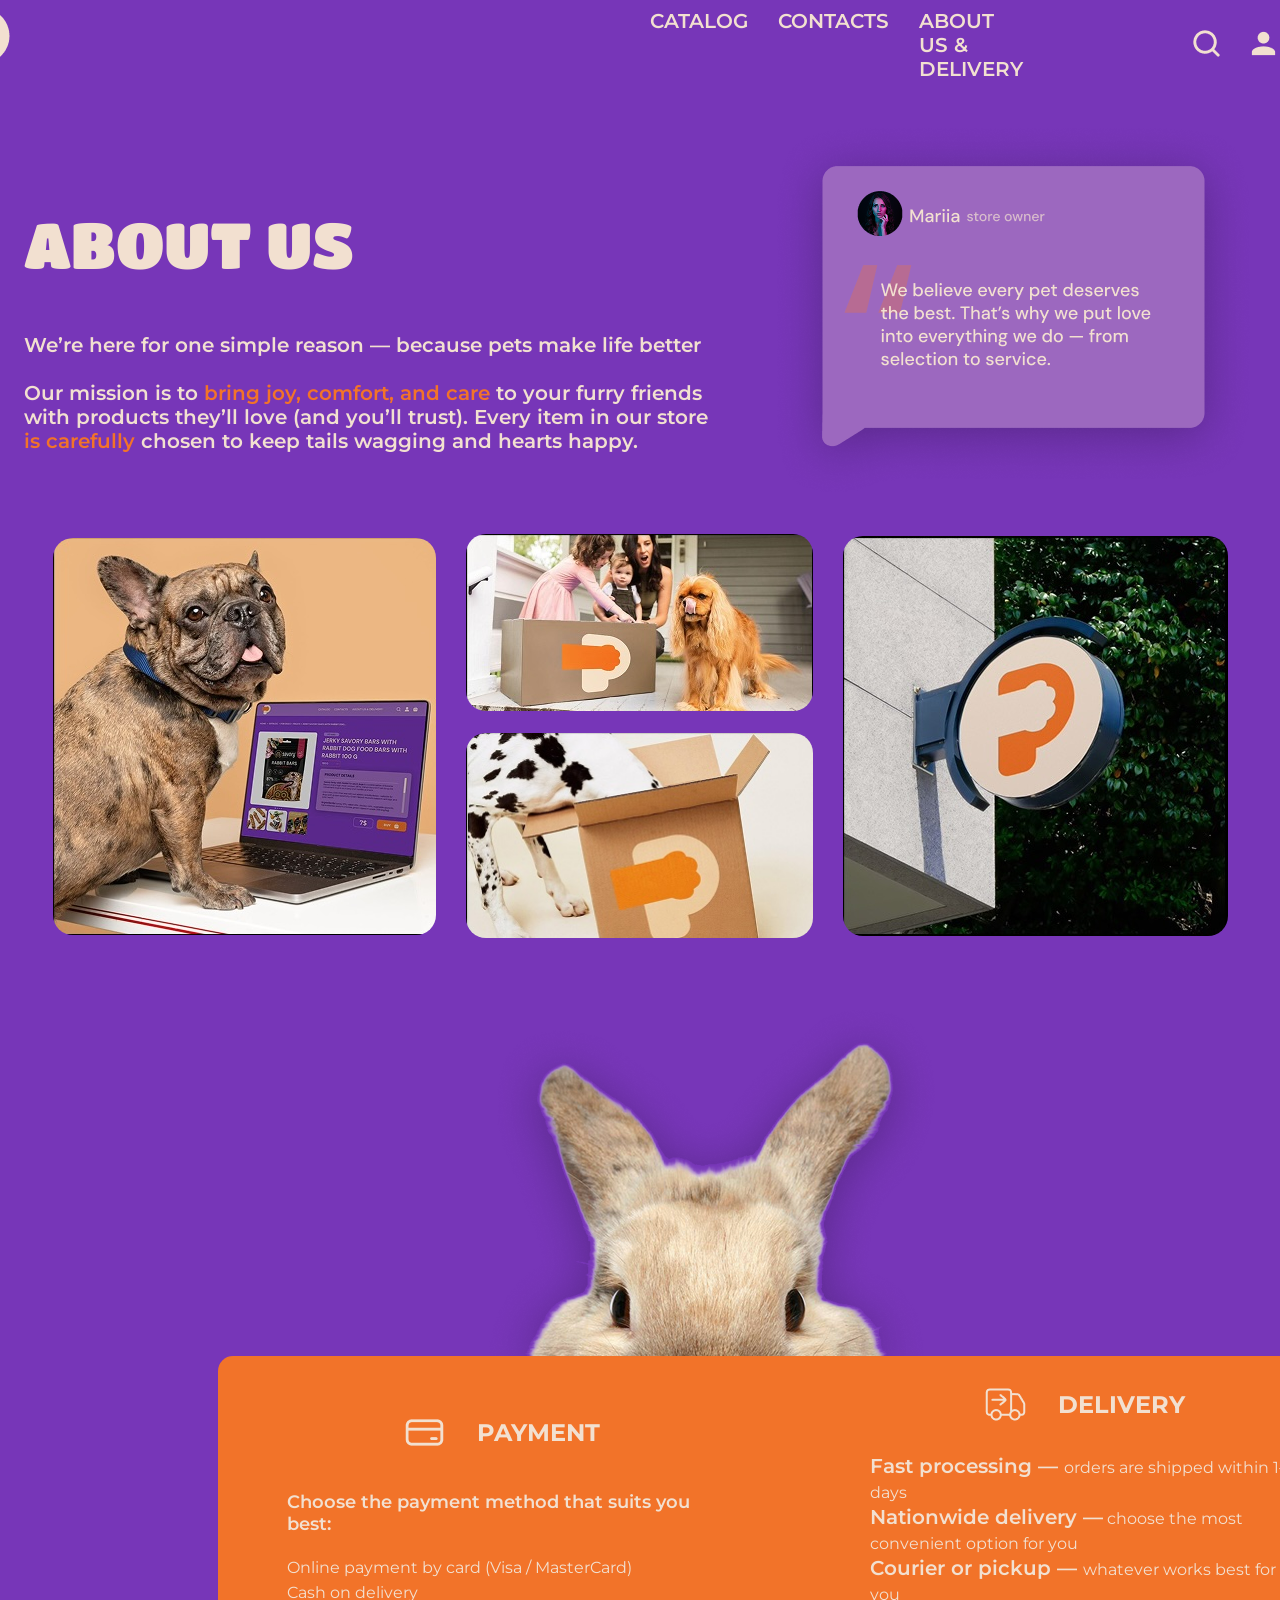
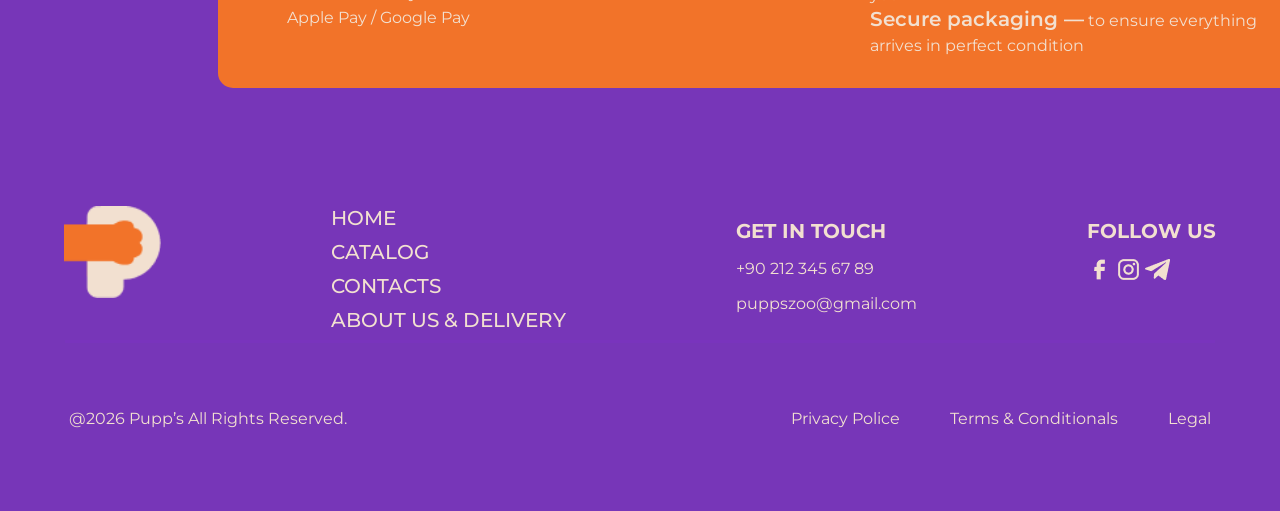
==== commit 8cfc4556: "darova" ====
--- a/about.html
+++ b/about.html
@@ -9,8 +9,9 @@
 </head>
 
 <body>
-    <header>
-        <a href="index.html"> <img src="images/Logo (2).png" alt="Logo"></a>
+   <header id="top">
+        <button class="burgerbtn" id="burgerbtn"><img src="images/iconamoon_menu-burger-horizontal-light.png" alt="burger"></button>
+        <a href="#top2"> <img class="logohe" src="images/Logo (2).png" alt="Logo"></a>
 
         <nav>
             <a href="catalog.html">Catalog</a>
@@ -19,11 +20,10 @@
         </nav>
 
         <div>
-            <button><img src="images/cuida_search-outline.png" alt="search"></button>
+            <button class="search"><img src="images/cuida_search-outline.png" alt="search"></button>
             <a href="account.html"><button><img src="images/mdi_user.png" alt="prof"></button></a>
-            <button><img src="images/lets-icons_bag-fill.png" alt="shop"></button>
-        </div>
-
+            <button id="btnModal"><img src="images/lets-icons_bag-fill.png" alt="shop"></button>
+        </div>
     </header>
 
     <main>
--- a/style.css
+++ b/style.css
@@ -37,6 +37,10 @@
 
      justify-content: center;
      align-items: center;
+}
+
+.burgerbtn {
+     display: none;
 }
 
 header nav {
@@ -368,6 +372,9 @@
 .sec3 {
      width: 100%;
      height: 715px;
+
+     background-color: #F2E0D04D;
+     padding-top: 50px;
 }
 
 .sec3 h1 {
@@ -425,7 +432,6 @@
      font-weight: 600;
      font-style: SemiBold;
      font-size: 40px;
-     ;
      text-transform: uppercase;
 
 }
@@ -455,6 +461,12 @@
 
 .tatodiv3 div:hover {
      background-color: #F2E0D066;
+}
+
+.tatodiv3 .rabbit {
+     position: relative;
+     top: -0px;
+     left: 0;
 }
 
 /* section4 */
@@ -655,6 +667,19 @@
      margin-top: 13px;
 }
 
+
+.sec5 .div2 {
+     gap: 515px;
+}
+
+.sec5 .div3 {
+     gap: 525px;
+}
+
+.sec5 .div4 {
+     gap: 610px;
+}
+
 /* section6 */
 .sec6 {
      width: 100%;
@@ -751,7 +776,17 @@
 /* footer */
 footer {
      width: 100%;
-     height: 245px;
+     height: 305px;
+
+
+}
+
+.Burger {
+     display: none;
+}
+
+.tatodiv6 h2 {
+     display: none;
 }
 
 
@@ -2649,10 +2684,13 @@
 
 
 
-@media(width:402px) {
+@media(max-width:402px) {
      .logohe {
           width: 45px;
           height: 42px;
+
+          position: relative;
+          left: -65px;
      }
 
      header nav {
@@ -2664,6 +2702,110 @@
           height: 30px;
      }
 
+     header {
+          height: 60px;
+          gap: 80px;
+
+          background-color: #F2E0D04D;
+     }
+
+     .burgerbtn {
+          display: block;
+     }
+
+     .Burger {
+          width: 402px;
+          height: 380px;
+          background-color: #9A75BF;
+
+          position: fixed;
+          top: 0px;
+          z-index: 99999;
+
+          display: none;
+     }
+
+     .close6 {
+          width: 46px;
+          height: 46px;
+          border: none;
+          background: none;
+          position: relative;
+          left: -60px;
+          font-size: 30px;
+          color: var(--white);
+
+     }
+
+     .Burger a {
+          font-weight: 500;
+          font-style: Medium;
+          font-size: 20px;
+          text-align: center;
+          vertical-align: middle;
+          text-transform: uppercase;
+          text-decoration: none;
+          color: var(--white);
+     }
+
+     .Burger nav {
+          display: flex;
+          justify-content: center;
+          align-items: center;
+          gap: 5px;
+          flex-direction: column;
+     }
+
+     .Burger hr {
+          width: 362px;
+          height: 0px;
+          border-width: 1px;
+          border-style: dashed;
+          dashes: 9, 9;
+          border-color: var(--white);
+
+     }
+
+     .Burger .headerB {
+          height: 90px;
+          display: flex;
+          justify-content: center;
+          align-items: center;
+          gap: 80px;
+     }
+
+     .Burger .headerB div {
+          display: flex;
+          justify-content: center;
+          align-items: center;
+          gap: 14px;
+
+          position: relative;
+          left: 30px;
+
+     }
+
+     .Burger .headerB button {
+          border: none;
+          background: none;
+     }
+
+     .Burger .fit img {
+          width: 45px;
+          height: 45px;
+     }
+
+     .Burger .fit {
+          
+          display: flex;
+          justify-content: center;
+          align-items: center;
+          gap: 50px;
+
+          position: relative;
+          top: 30px;
+     }
+
      .search {
           display: none;
      }
@@ -2671,27 +2813,53 @@
 
      .sec1 h1 {
           font-size: 50px;
+          line-height: 57px;
+          left: 20px;
+          top: 40px;
+     }
+
+     .sec1 {
+          height: 457px;
+          margin-top: 30px;
      }
 
      .tatodiv1 button {
           width: 192px;
           height: 36px;
-
           font-size: 18px;
-     }
-
-     .tatodiv1 h2 {
-          font-size: 36px;
+
+          border-radius: 7px;
+          left: 20px;
+          top: 30px;
+     }
+
+     .sec1 h2 {
+          font-size: 34px;
+          top: 25px;
+          left: -490px;
+     }
+
+     .tatodiv1 {
+          width: 400px;
+          height: 430px;
+          background-color: #FFFFFF66;
+          background-image: none;
      }
 
      .serd {
           width: 118px;
           height: 141px;
+
+          top: -96px;
+          left: -500px;
      }
 
      .kot {
-          width: 230px;
-          height: 259px;
+          width: 200px;
+          height: 229px;
+
+          top: -50px;
+          left: -590px;
      }
 
      .lapa1 {
@@ -2708,8 +2876,122 @@
      }
 
      .sec2 h2 {
+          width: 278px;
+          height: 38px;
           font-size: 16px;
-     }
+          border-radius: 10px;
+
+          padding-left: 0px;
+          text-align: center;
+     }
+
+     .sec2 div :nth-child(1) {
+
+          position: absolute;
+          transform: rotate(0deg);
+
+          top: 620px;
+          left: 55px;
+
+          z-index: 4;
+          text-align: center;
+
+     }
+
+     .sec2 div :nth-child(2) {
+
+          position: absolute;
+          transform: rotate(0deg);
+
+          top: 690px;
+          left: 55px;
+
+          z-index: 4;
+          width: 278px;
+          height: 38px;
+
+     }
+
+
+     .sec2 div :nth-child(3) {
+
+          position: absolute;
+          transform: rotate(0deg);
+
+          top: 760px;
+          left: 55px;
+
+          z-index: 4;
+          width: 278px;
+          height: 38px;
+     }
+
+     .sec2 div :nth-child(4) {
+
+          position: absolute;
+          transform: rotate(0deg);
+
+          top: 1040px;
+          left: 55px;
+
+          z-index: 4;
+          width: 278px;
+          height: 38px;
+     }
+
+
+     .sec2 div :nth-child(5) {
+
+          position: absolute;
+          transform: rotate(0deg);
+
+          top: 1110px;
+          left: 55px;
+
+          z-index: 4;
+          width: 278px;
+          height: 38px;
+     }
+
+
+     .sec2 div :nth-child(6) {
+
+          position: absolute;
+          transform: rotate(0deg);
+
+          top: 1180px;
+          left: 55px;
+
+          z-index: 4;
+          width: 278px;
+          height: 38px;
+     }
+
+     .sec2 div :nth-child(7) {
+          display: none;
+     }
+
+     .sec2 div :nth-child(8) {
+          display: none;
+     }
+
+     .sec2 div :nth-child(9) {
+          display: none;
+     }
+
+     .sec2 div :last-child {
+
+          position: absolute;
+
+
+          top: 880px;
+          left: 160px;
+
+          z-index: 5;
+
+
+     }
+
 
      .sec2 img {
           width: 54px;
@@ -2719,18 +3001,84 @@
 
      .sec3 h1 {
           font-size: 36px;
+          left: 80px;
      }
 
      .tatodiv2 div {
           width: 362px;
           height: 98px;
-     }
-
-     .tatodiv2 img {
-          width: 362px;
-          height: 98px;
-
+          border-radius: 10px;
+
+     }
+
+     .tatodiv2 h2 {
           font-size: 32px;
+     }
+
+     .dogs {
+          width: 79px;
+          height: 94px;
+
+          position: relative;
+          left: 40px;
+     }
+
+     .kot2 {
+          width: 104px;
+          height: 93px;
+
+          top: 1px;
+          left: 60px;
+     }
+
+     .tatodiv3 .birds {
+          width: 63px;
+          height: 79px;
+          position: relative;
+          top: 10px;
+     }
+
+     .tatodiv3 .rodents {
+          width: 54px;
+          height: 90px;
+          position: relative;
+          top: 3px;
+          left: 10px;
+     }
+
+     .tatodiv3 .fish {
+          width: 82px;
+          height: 74px;
+     }
+
+     .tatodiv3 .reptiles {
+          width: 63px;
+          height: 79px;
+          position: relative;
+          top: 9px;
+          left: 10px;
+     }
+
+     .tatodiv3 .rabbit {
+          position: relative;
+          top: -0px;
+          left: -21px;
+     }
+
+     .tatodiv2 {
+          flex-direction: column;
+          gap: 14px;
+     }
+
+     .tatodiv3 h2 {
+          font-size: 20px;
+          text-transform: uppercase;
+     }
+
+     .tatodiv3 {
+          flex-wrap: wrap;
+          gap: 14px;
+          margin-top: 14px;
      }
 
      .tatodiv3 div {
@@ -2754,9 +3102,29 @@
           display: none;
      }
 
+     .sec4 {
+          height: 390px;
+          margin-top: -170px;
+     }
+
+     .tatodiv4 {
+          position: relative;
+          left: 400px;
+     }
+
+     .sec5 {
+          height: 500px;
+     }
 
      .sec5 h1 {
+          width: 400px;
           font-size: 36px;
+          text-align: center;
+          left: 0px;
+     }
+
+     .sec5 br {
+          display: none;
      }
 
      .sec5 p {
@@ -2772,40 +3140,87 @@
 
      .sec5 hr {
           width: 362px;
-     }
-
-
-     .tatodiv5 img {
+          margin-top: 15px;
+          height: 1px;
+     }
+
+     .sec5 div {
+          margin-top: 10px;
+     }
+
+
+     .sec5 .div2 {
+          gap: 10px;
+     }
+
+     .sec5 .div2-3 {
+          gap: 10px;
+     }
+
+     .sec5 .div3 {
+          gap: 10px;
+     }
+
+     .sec5 .div4 {
+          gap: 5px;
+     }
+
+     .sec6 {
+          height: 500px;
+     }
+
+     .sec6 img {
           width: 246px;
           height: 252px;
-     }
-
-     .tatodiv5 h1 {
+          top: -225px;
+          left: 70px;
+     }
+
+     .sec6 h1 {
+          top: 20px;
+          left: 40px;
           font-size: 24px;
      }
 
-     .tatodiv5 p {
+     .sec6 p {
           width: 279px;
           height: 40px;
           font-size: 16px;
+
+          top: 20px;
+          left: 50px;
      }
 
      .input2 input {
           width: 208px;
           height: 43px;
           font-size: 13px;
+
+          position: relative;
+          top: -30px;
+          left: -550px;
      }
 
      .input2 button {
           width: 107px;
           height: 41px;
           font-size: 16px;
+
+          position: relative;
+          top: -25px;
+          left: -570px;
      }
 
      .tatodiv5 {
           width: 362px;
           height: 196px;
           border-radius: 25px;
+          margin-top: 290px;
+          left: 16px;
+     }
+
+     .sec6 {
+          height: 250px;
      }
 
 
@@ -2844,4 +3259,67 @@
      .tatodiv7 p {
           font-size: 16px;
      }
+
+     footer {
+          height: 230px;
+          background: linear-gradient(9.68deg, rgba(242, 224, 208, 0.3) 4.98%, rgba(154, 117, 191, 0.3) 90.5%);
+     }
+
+     .tatodiv6 {
+          flex-direction: column;
+          gap: 20px;
+     }
+
+     .tatodiv6 nav {
+          display: none;
+     }
+
+     .tatodiv6 h1 {
+          display: none;
+     }
+
+     .tatodiv6 .imgf {
+          display: none;
+     }
+
+     .tatodiv6 h2 {
+          font-family: "Titan One", sans-serif;
+          display: block;
+          font-weight: 400;
+          font-size: 32px;
+          text-transform: uppercase;
+
+          position: relative;
+          top: -40px;
+          left: 170px;
+     }
+
+     .tatodiv6 .logo {
+          position: relative;
+          top: 50px;
+          left: 100px;
+     }
+
+
+     .tatodiv6 .f1 {
+          position: relative;
+          top: -90px;
+          left: 110px;
+     }
+
+
+     .tatodiv6 .pupsP {
+          position: relative;
+          top: -130px;
+          left: 90px;
+     }
+
+     .tatodiv7 {
+          display: none;
+     }
+
+     footer hr {
+          display: none;
+     }
+
 }
